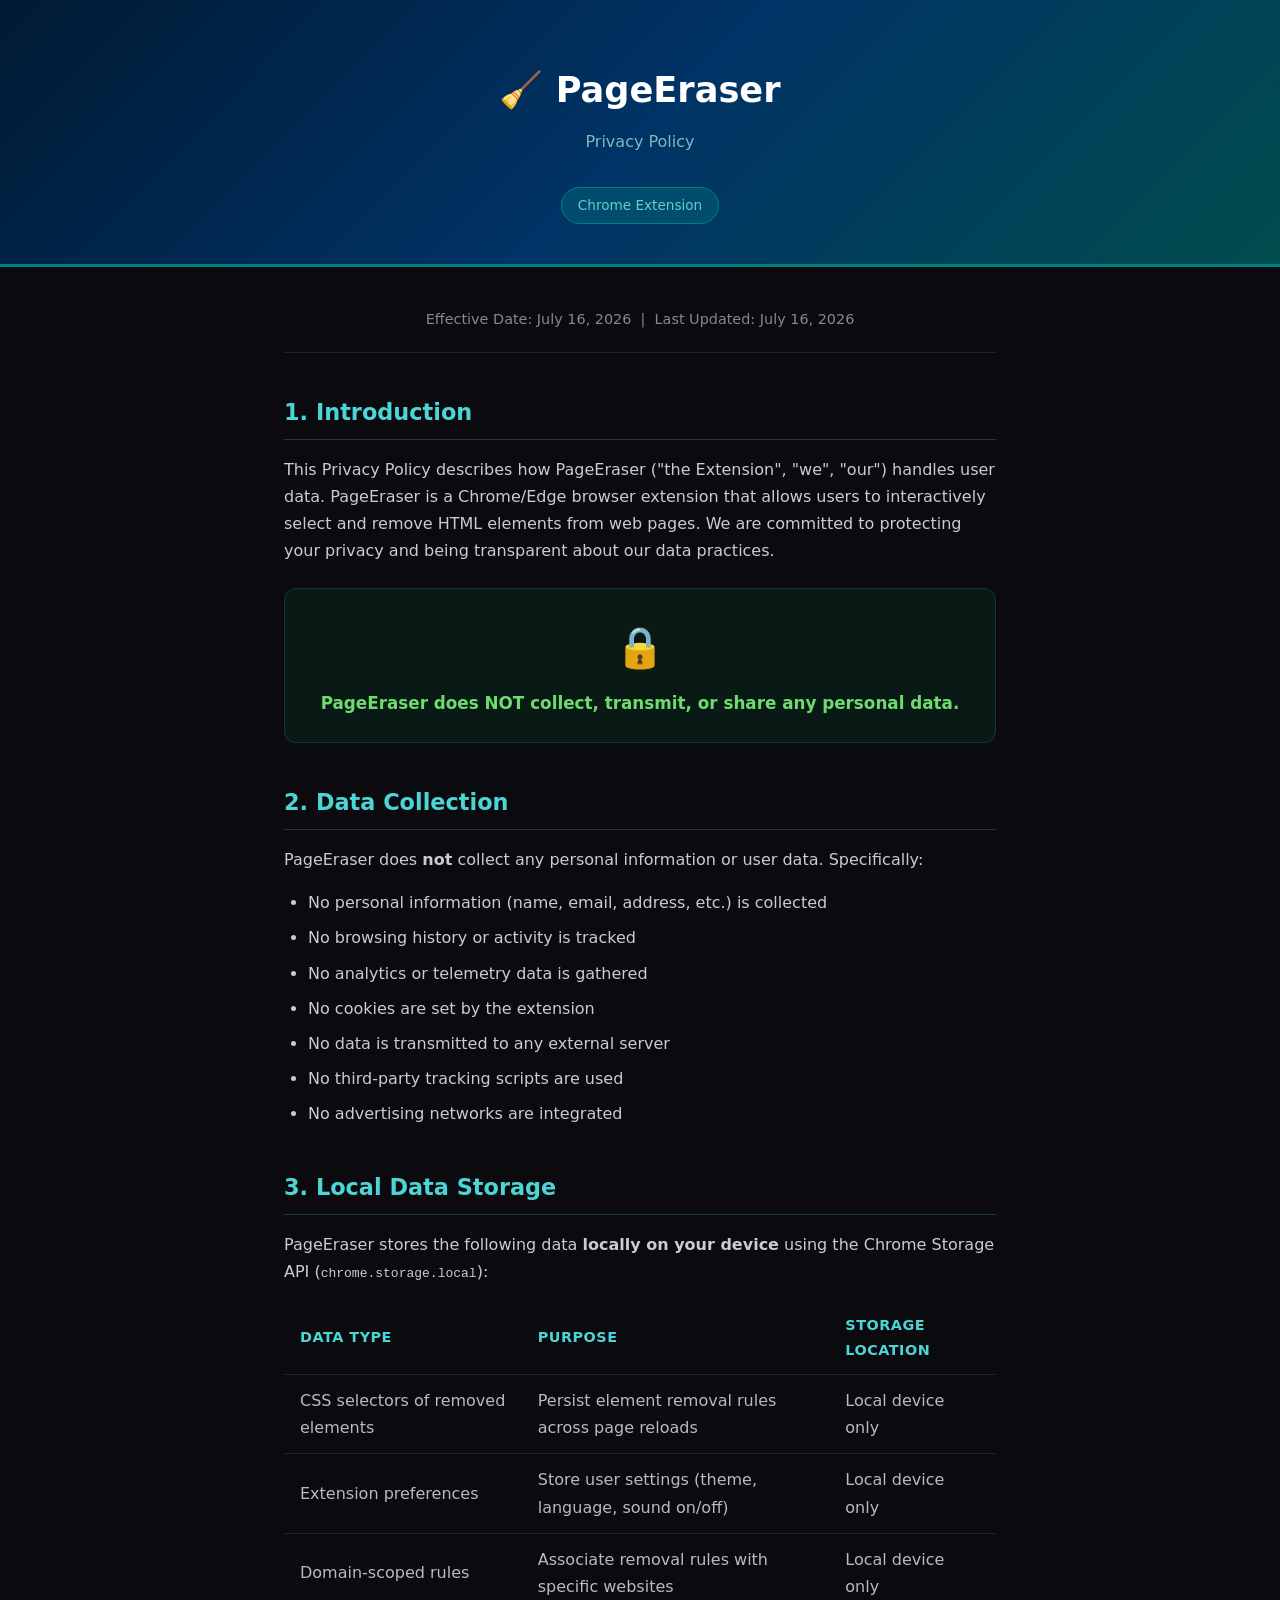
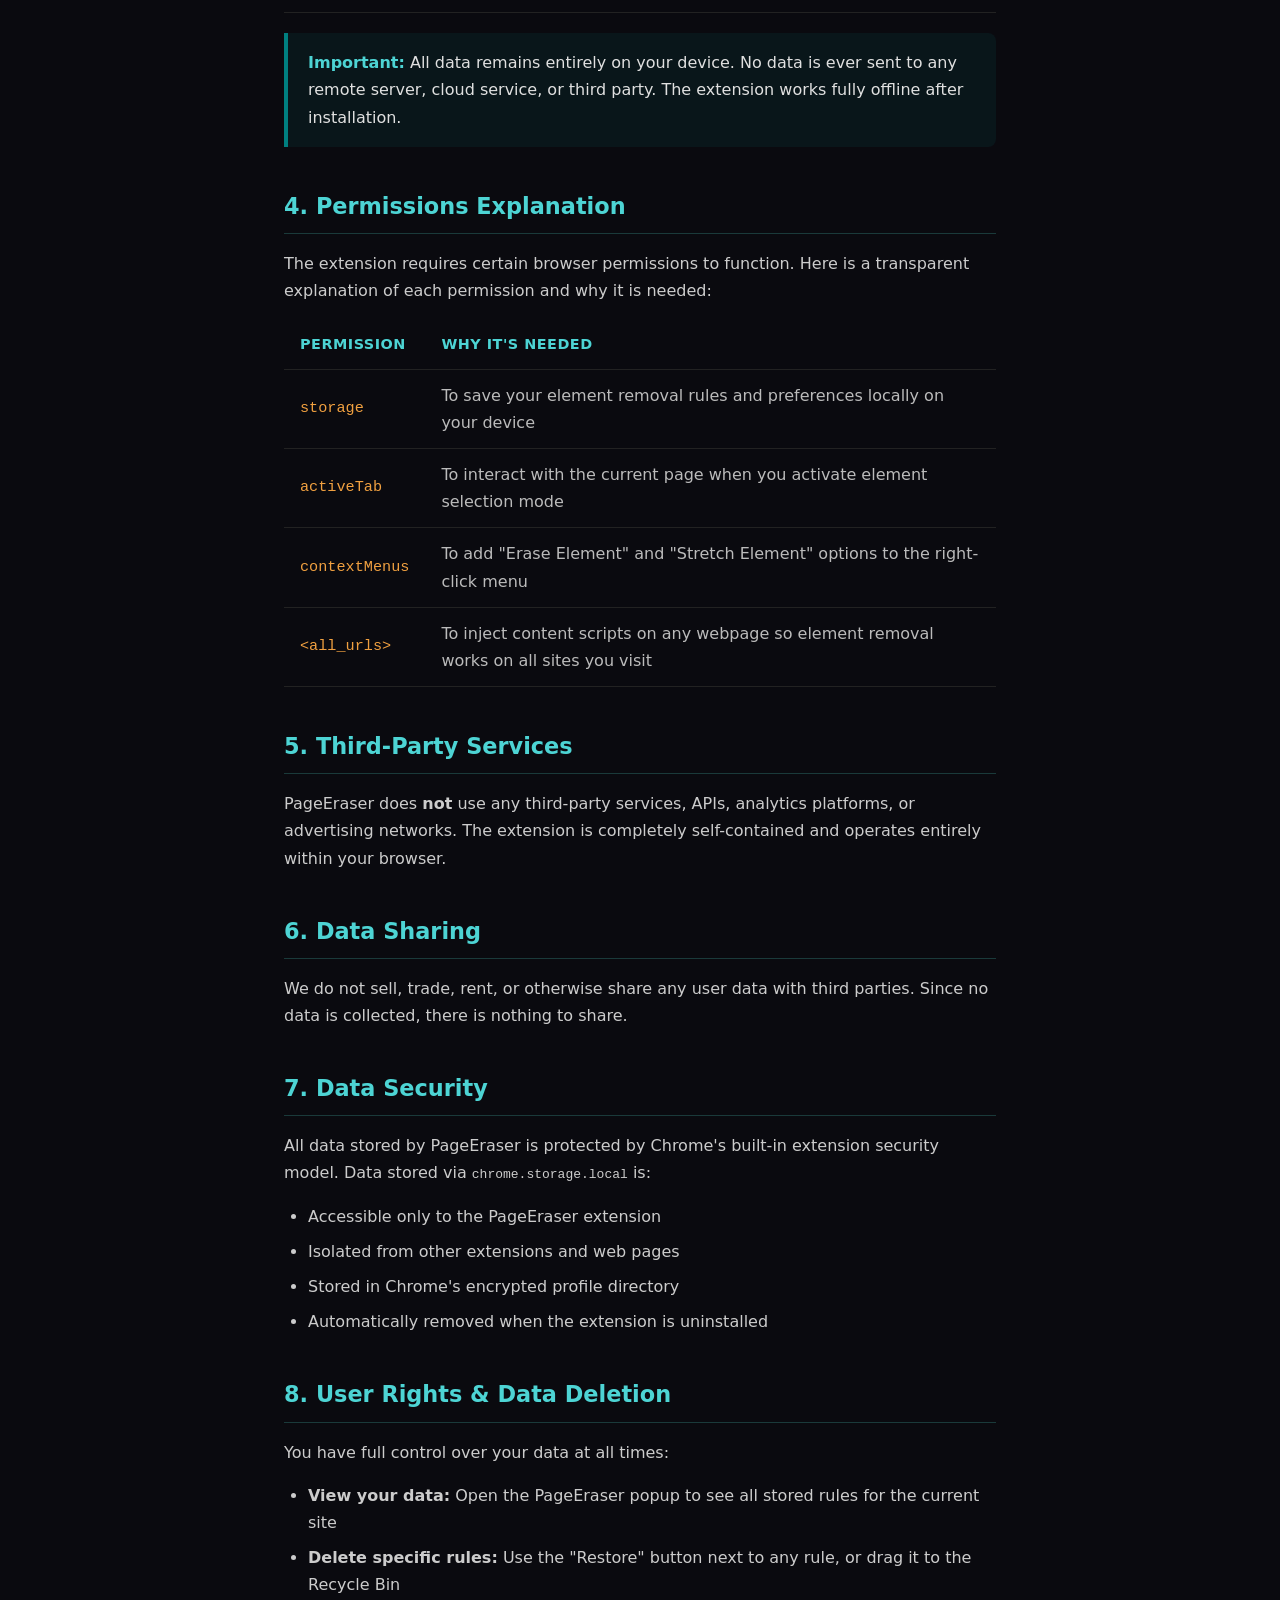
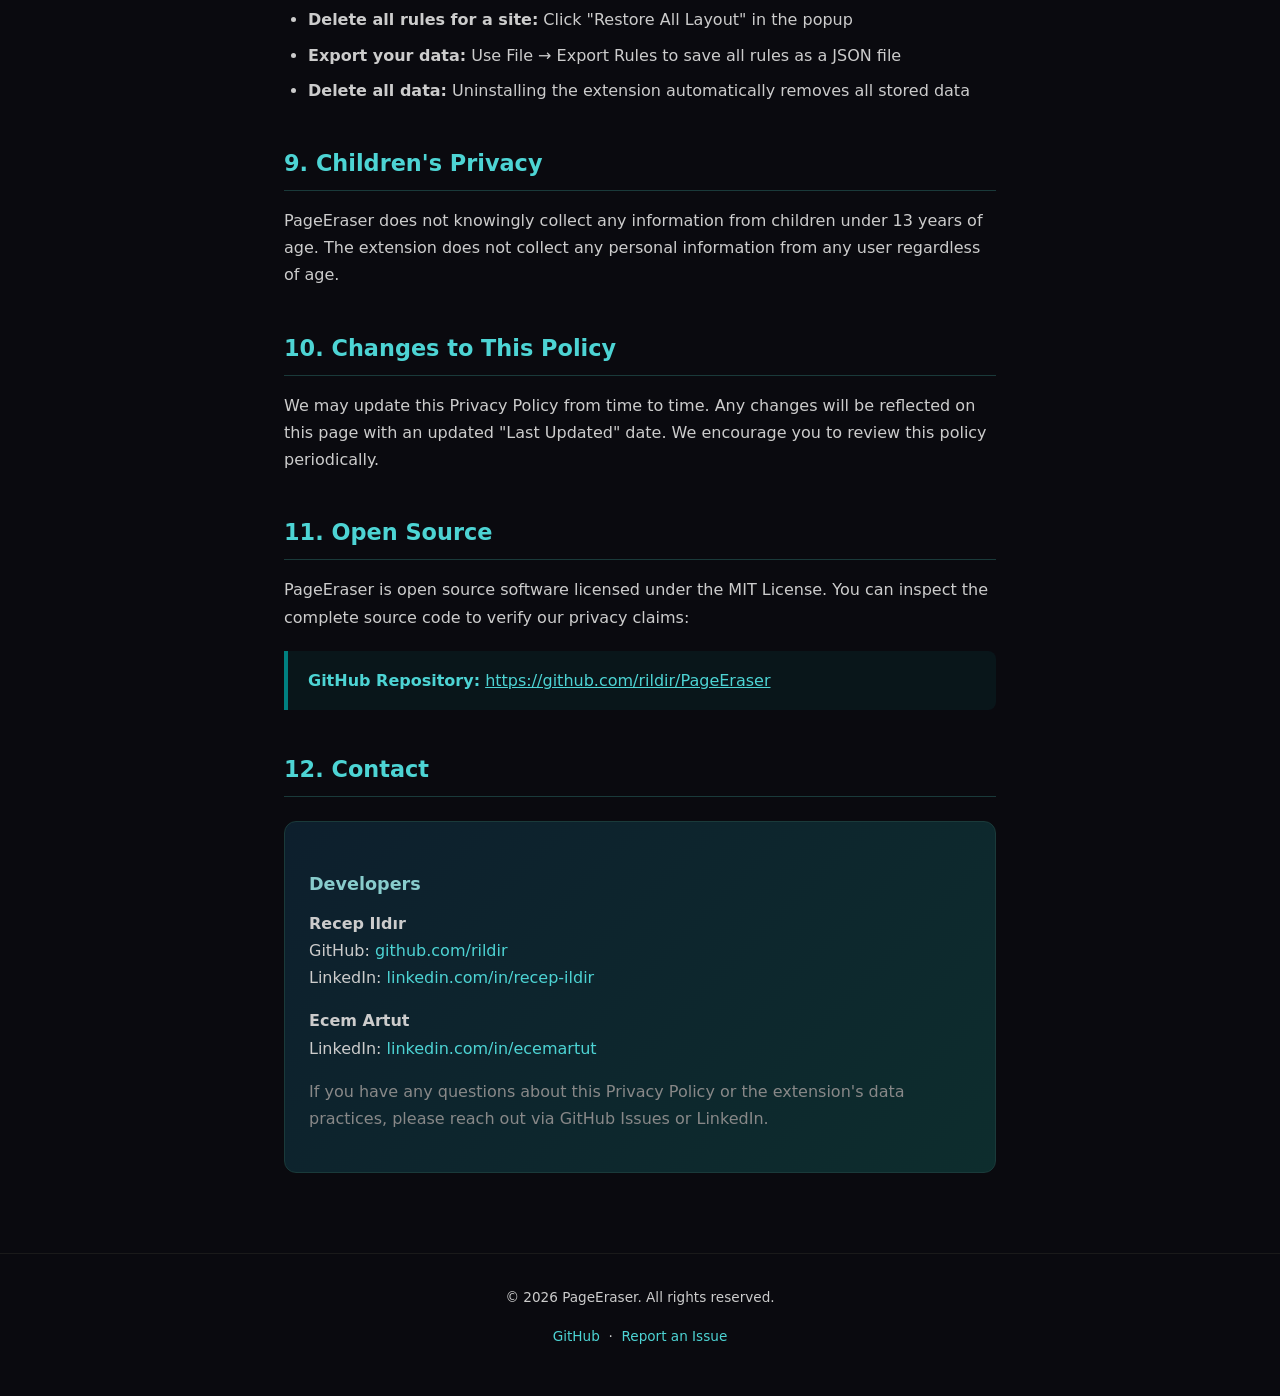
==== privacy-policy.html @ 2829e02e "feat: add privacy policy page, update keyboard shortcuts, and remove unused mock-chrome script." ====
<!DOCTYPE html>
<html lang="en">
<head>
    <meta charset="UTF-8">
    <meta name="viewport" content="width=device-width, initial-scale=1.0">
    <title>PageEraser — Privacy Policy</title>
    <style>
        * {
            margin: 0;
            padding: 0;
            box-sizing: border-box;
        }

        body {
            font-family: 'Segoe UI', system-ui, -apple-system, sans-serif;
            background: #0a0a0f;
            color: #e0e0e0;
            line-height: 1.7;
            min-height: 100vh;
        }

        .hero {
            background: linear-gradient(135deg, #001a33 0%, #003366 50%, #004d4d 100%);
            padding: 60px 20px 40px;
            text-align: center;
            border-bottom: 3px solid #008080;
        }

        .hero h1 {
            font-size: 2.2rem;
            font-weight: 700;
            color: #ffffff;
            margin-bottom: 8px;
        }

        .hero .subtitle {
            font-size: 1rem;
            color: #8ec8c8;
            opacity: 0.9;
        }

        .hero .badge {
            display: inline-block;
            margin-top: 16px;
            padding: 6px 16px;
            background: rgba(0, 128, 128, 0.3);
            border: 1px solid #008080;
            border-radius: 20px;
            font-size: 0.85rem;
            color: #66cccc;
        }

        .container {
            max-width: 760px;
            margin: 0 auto;
            padding: 40px 24px 80px;
        }

        .effective-date {
            text-align: center;
            color: #888;
            font-size: 0.9rem;
            margin-bottom: 40px;
            padding-bottom: 20px;
            border-bottom: 1px solid #222;
        }

        h2 {
            font-size: 1.4rem;
            color: #4dd4d4;
            margin-top: 40px;
            margin-bottom: 16px;
            padding-bottom: 8px;
            border-bottom: 1px solid #1a3a3a;
        }

        h3 {
            font-size: 1.1rem;
            color: #88cccc;
            margin-top: 24px;
            margin-bottom: 10px;
        }

        p {
            margin-bottom: 16px;
            color: #ccc;
        }

        ul {
            margin: 12px 0 16px 24px;
            color: #ccc;
        }

        li {
            margin-bottom: 8px;
        }

        .highlight-box {
            background: rgba(0, 128, 128, 0.1);
            border-left: 4px solid #008080;
            padding: 16px 20px;
            margin: 20px 0;
            border-radius: 0 8px 8px 0;
        }

        .highlight-box strong {
            color: #4dd4d4;
        }

        .no-data-box {
            background: rgba(0, 200, 100, 0.08);
            border: 1px solid rgba(0, 200, 100, 0.2);
            border-radius: 12px;
            padding: 24px;
            text-align: center;
            margin: 24px 0;
        }

        .no-data-box .icon {
            font-size: 2.5rem;
            margin-bottom: 8px;
        }

        .no-data-box p {
            color: #6ddc6d;
            font-weight: 600;
            font-size: 1.05rem;
            margin: 0;
        }

        table {
            width: 100%;
            border-collapse: collapse;
            margin: 16px 0;
        }

        th, td {
            padding: 12px 16px;
            text-align: left;
            border-bottom: 1px solid #222;
        }

        th {
            color: #4dd4d4;
            font-weight: 600;
            font-size: 0.9rem;
            text-transform: uppercase;
            letter-spacing: 0.5px;
        }

        td {
            color: #bbb;
        }

        .permission-name {
            font-family: 'Courier New', monospace;
            color: #f0a040;
            font-size: 0.95rem;
        }

        .contact-box {
            background: linear-gradient(135deg, #0d1f2d, #0d2d2d);
            border: 1px solid #1a3a3a;
            border-radius: 12px;
            padding: 24px;
            margin-top: 24px;
        }

        .contact-box a {
            color: #4dd4d4;
            text-decoration: none;
        }

        .contact-box a:hover {
            text-decoration: underline;
        }

        footer {
            text-align: center;
            padding: 32px 20px;
            color: #555;
            font-size: 0.85rem;
            border-top: 1px solid #1a1a1a;
        }

        footer a {
            color: #4dd4d4;
            text-decoration: none;
        }

        @media (max-width: 600px) {
            .hero h1 {
                font-size: 1.6rem;
            }

            .container {
                padding: 24px 16px 60px;
            }

            h2 {
                font-size: 1.2rem;
            }
        }
    </style>
</head>
<body>

<div class="hero">
    <h1>🧹 PageEraser</h1>
    <p class="subtitle">Privacy Policy</p>
    <span class="badge">Chrome Extension</span>
</div>

<div class="container">
    <p class="effective-date">Effective Date: July 16, 2026 &nbsp;|&nbsp; Last Updated: July 16, 2026</p>

    <h2>1. Introduction</h2>
    <p>
        This Privacy Policy describes how PageEraser ("the Extension", "we", "our") handles user data.
        PageEraser is a Chrome/Edge browser extension that allows users to interactively select and
        remove HTML elements from web pages. We are committed to protecting your privacy and being
        transparent about our data practices.
    </p>

    <div class="no-data-box">
        <div class="icon">🔒</div>
        <p>PageEraser does NOT collect, transmit, or share any personal data.</p>
    </div>

    <h2>2. Data Collection</h2>
    <p>
        PageEraser does <strong>not</strong> collect any personal information or user data. Specifically:
    </p>
    <ul>
        <li>No personal information (name, email, address, etc.) is collected</li>
        <li>No browsing history or activity is tracked</li>
        <li>No analytics or telemetry data is gathered</li>
        <li>No cookies are set by the extension</li>
        <li>No data is transmitted to any external server</li>
        <li>No third-party tracking scripts are used</li>
        <li>No advertising networks are integrated</li>
    </ul>

    <h2>3. Local Data Storage</h2>
    <p>
        PageEraser stores the following data <strong>locally on your device</strong> using the
        Chrome Storage API (<code>chrome.storage.local</code>):
    </p>

    <table>
        <thead>
            <tr>
                <th>Data Type</th>
                <th>Purpose</th>
                <th>Storage Location</th>
            </tr>
        </thead>
        <tbody>
            <tr>
                <td>CSS selectors of removed elements</td>
                <td>Persist element removal rules across page reloads</td>
                <td>Local device only</td>
            </tr>
            <tr>
                <td>Extension preferences</td>
                <td>Store user settings (theme, language, sound on/off)</td>
                <td>Local device only</td>
            </tr>
            <tr>
                <td>Domain-scoped rules</td>
                <td>Associate removal rules with specific websites</td>
                <td>Local device only</td>
            </tr>
        </tbody>
    </table>

    <div class="highlight-box">
        <strong>Important:</strong> All data remains entirely on your device. No data is ever
        sent to any remote server, cloud service, or third party. The extension works fully offline
        after installation.
    </div>

    <h2>4. Permissions Explanation</h2>
    <p>
        The extension requires certain browser permissions to function. Here is a transparent
        explanation of each permission and why it is needed:
    </p>

    <table>
        <thead>
            <tr>
                <th>Permission</th>
                <th>Why It's Needed</th>
            </tr>
        </thead>
        <tbody>
            <tr>
                <td class="permission-name">storage</td>
                <td>To save your element removal rules and preferences locally on your device</td>
            </tr>
            <tr>
                <td class="permission-name">activeTab</td>
                <td>To interact with the current page when you activate element selection mode</td>
            </tr>
            <tr>
                <td class="permission-name">contextMenus</td>
                <td>To add "Erase Element" and "Stretch Element" options to the right-click menu</td>
            </tr>
            <tr>
                <td class="permission-name">&lt;all_urls&gt;</td>
                <td>To inject content scripts on any webpage so element removal works on all sites you visit</td>
            </tr>
        </tbody>
    </table>

    <h2>5. Third-Party Services</h2>
    <p>
        PageEraser does <strong>not</strong> use any third-party services, APIs, analytics platforms,
        or advertising networks. The extension is completely self-contained and operates entirely
        within your browser.
    </p>

    <h2>6. Data Sharing</h2>
    <p>
        We do not sell, trade, rent, or otherwise share any user data with third parties. Since no
        data is collected, there is nothing to share.
    </p>

    <h2>7. Data Security</h2>
    <p>
        All data stored by PageEraser is protected by Chrome's built-in extension security model.
        Data stored via <code>chrome.storage.local</code> is:
    </p>
    <ul>
        <li>Accessible only to the PageEraser extension</li>
        <li>Isolated from other extensions and web pages</li>
        <li>Stored in Chrome's encrypted profile directory</li>
        <li>Automatically removed when the extension is uninstalled</li>
    </ul>

    <h2>8. User Rights &amp; Data Deletion</h2>
    <p>You have full control over your data at all times:</p>
    <ul>
        <li><strong>View your data:</strong> Open the PageEraser popup to see all stored rules for the current site</li>
        <li><strong>Delete specific rules:</strong> Use the "Restore" button next to any rule, or drag it to the Recycle Bin</li>
        <li><strong>Delete all rules for a site:</strong> Click "Restore All Layout" in the popup</li>
        <li><strong>Export your data:</strong> Use File → Export Rules to save all rules as a JSON file</li>
        <li><strong>Delete all data:</strong> Uninstalling the extension automatically removes all stored data</li>
    </ul>

    <h2>9. Children's Privacy</h2>
    <p>
        PageEraser does not knowingly collect any information from children under 13 years of age.
        The extension does not collect any personal information from any user regardless of age.
    </p>

    <h2>10. Changes to This Policy</h2>
    <p>
        We may update this Privacy Policy from time to time. Any changes will be reflected on this
        page with an updated "Last Updated" date. We encourage you to review this policy periodically.
    </p>

    <h2>11. Open Source</h2>
    <p>
        PageEraser is open source software licensed under the MIT License. You can inspect the
        complete source code to verify our privacy claims:
    </p>
    <div class="highlight-box">
        <strong>GitHub Repository:</strong>
        <a href="https://github.com/rildir/PageEraser" target="_blank" rel="noopener" style="color: #4dd4d4;">
            https://github.com/rildir/PageEraser
        </a>
    </div>

    <h2>12. Contact</h2>
    <div class="contact-box">
        <h3>Developers</h3>
        <p>
            <strong>Recep Ildır</strong><br>
            GitHub: <a href="https://github.com/rildir" target="_blank" rel="noopener">github.com/rildir</a><br>
            LinkedIn: <a href="https://www.linkedin.com/in/recep-ildir/" target="_blank" rel="noopener">linkedin.com/in/recep-ildir</a>
        </p>
        <p>
            <strong>Ecem Artut</strong><br>
            LinkedIn: <a href="https://www.linkedin.com/in/ecemartut/" target="_blank" rel="noopener">linkedin.com/in/ecemartut</a>
        </p>
        <p style="margin-top: 16px; color: #888;">
            If you have any questions about this Privacy Policy or the extension's data practices,
            please reach out via GitHub Issues or LinkedIn.
        </p>
    </div>
</div>

<footer>
    <p>© 2026 PageEraser. All rights reserved.</p>
    <p style="margin-top: 8px;">
        <a href="https://github.com/rildir/PageEraser" target="_blank" rel="noopener">GitHub</a>
        &nbsp;·&nbsp;
        <a href="https://github.com/rildir/PageEraser/issues" target="_blank" rel="noopener">Report an Issue</a>
    </p>
</footer>

</body>
</html>
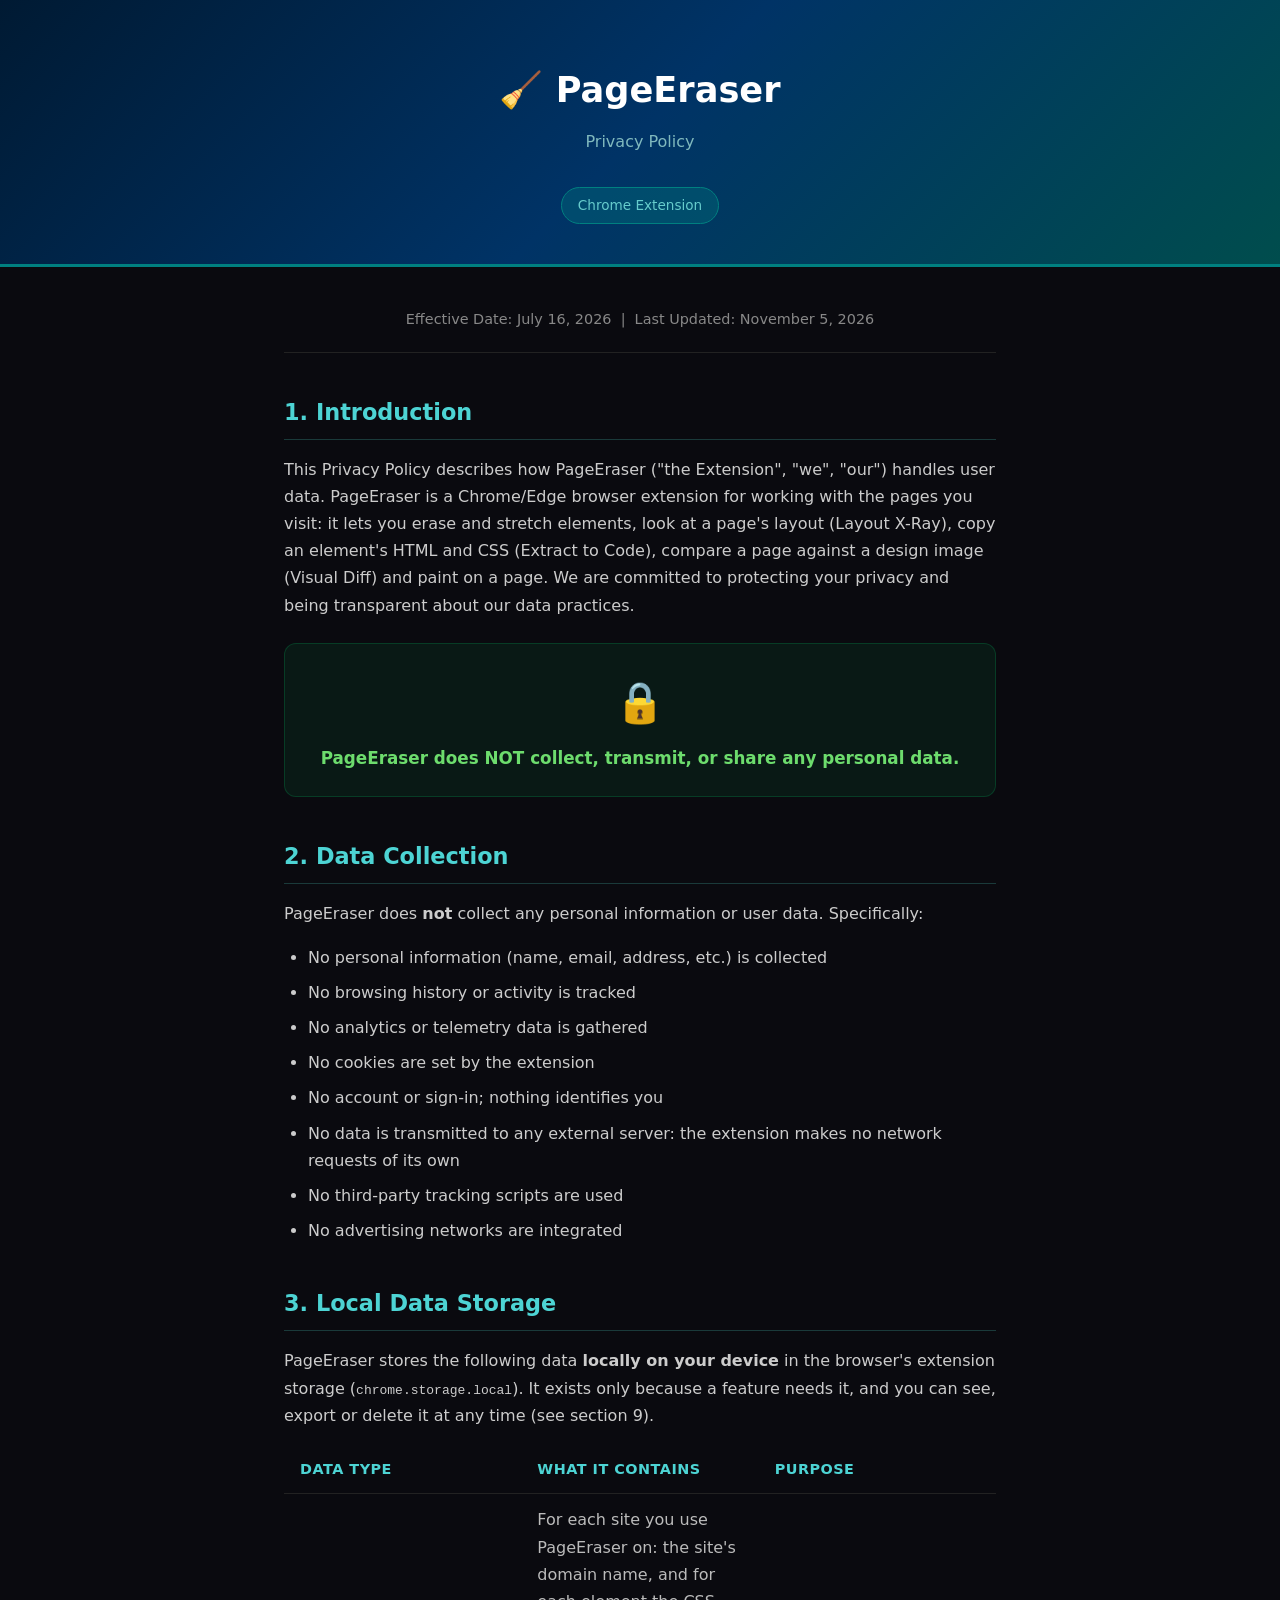
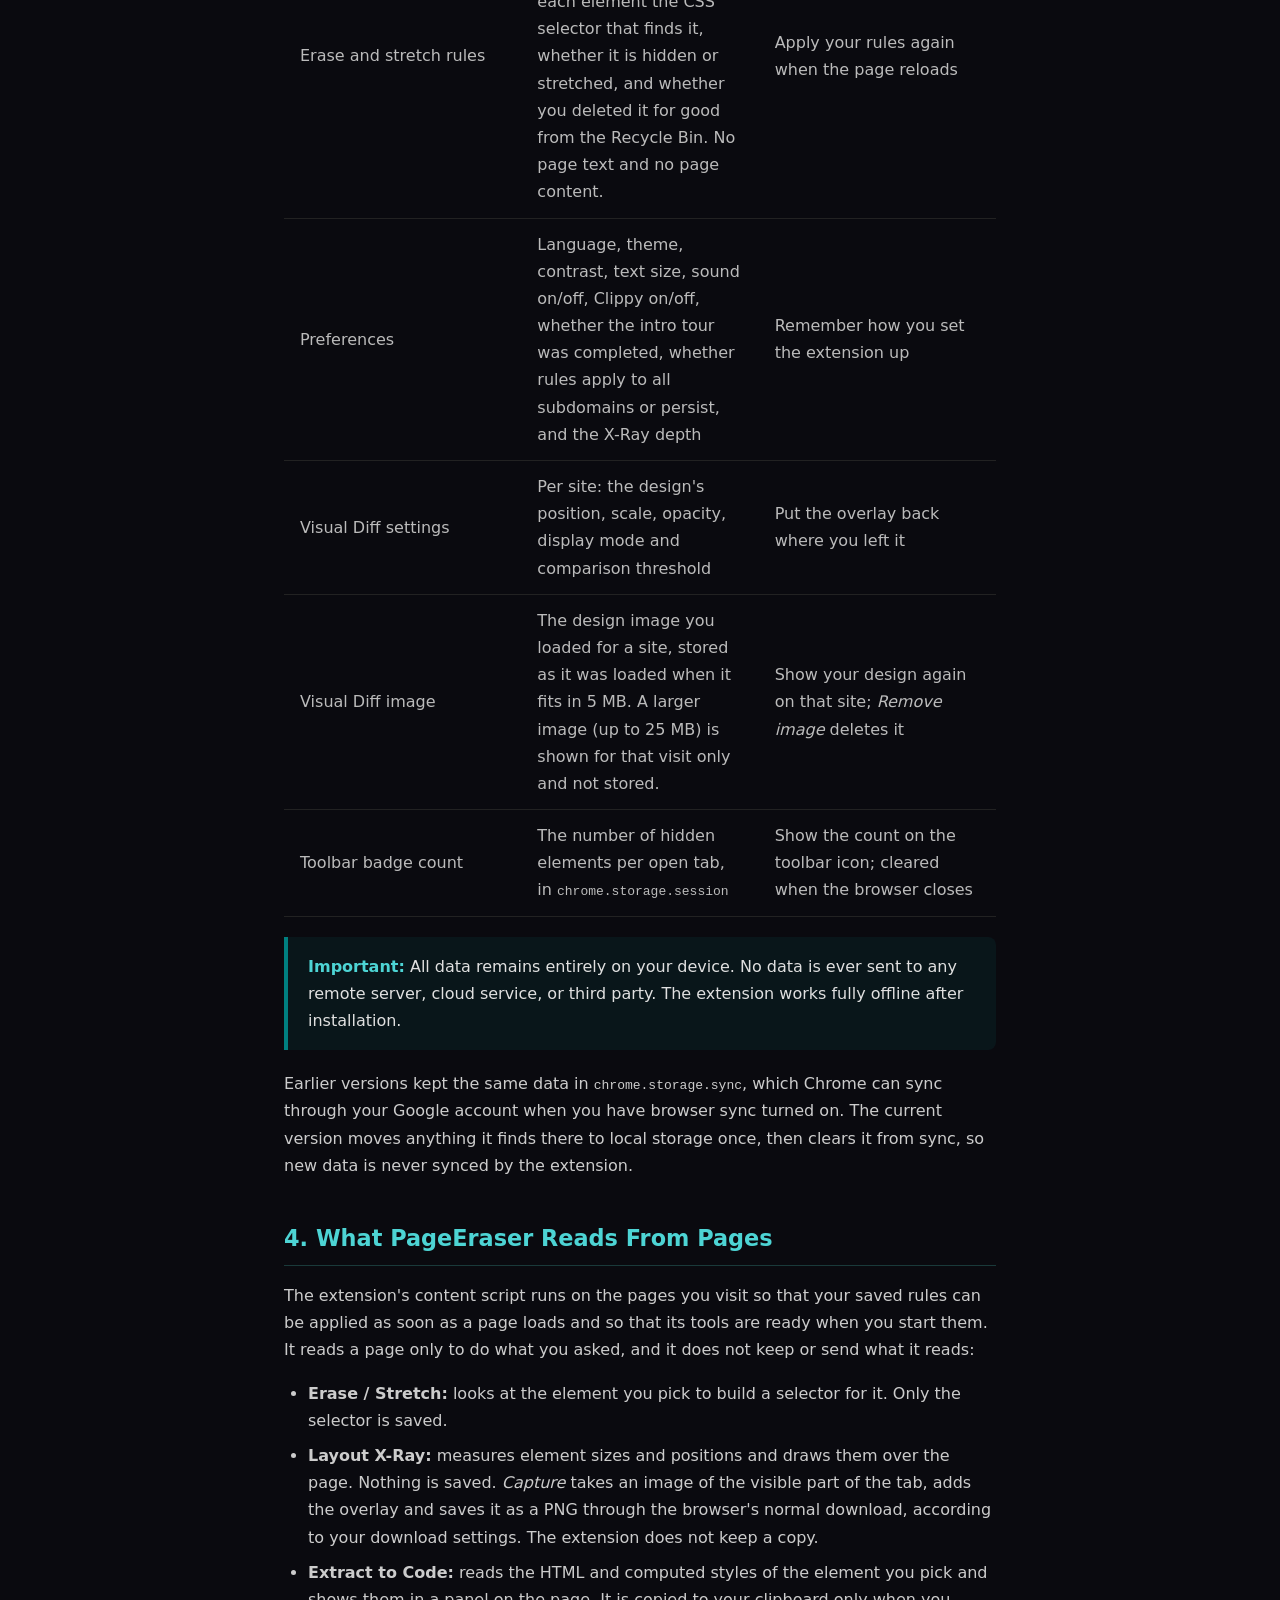
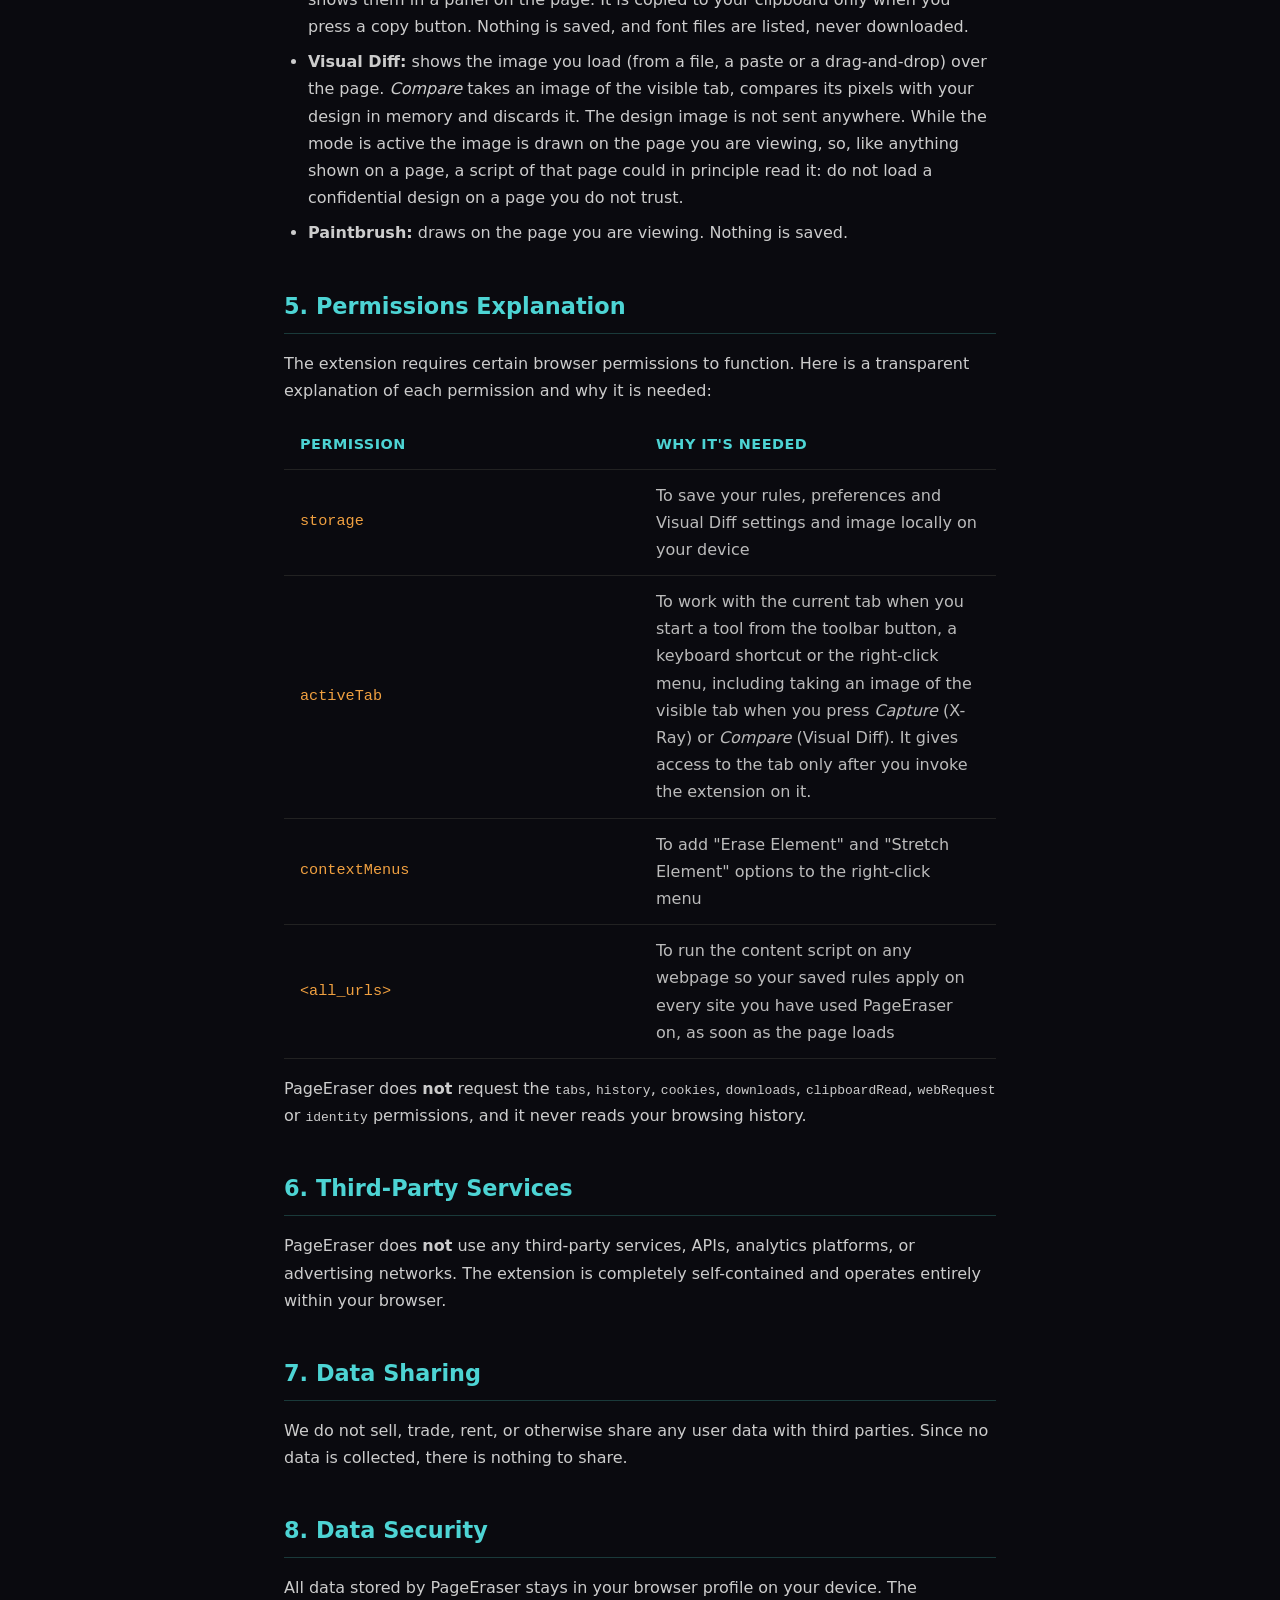
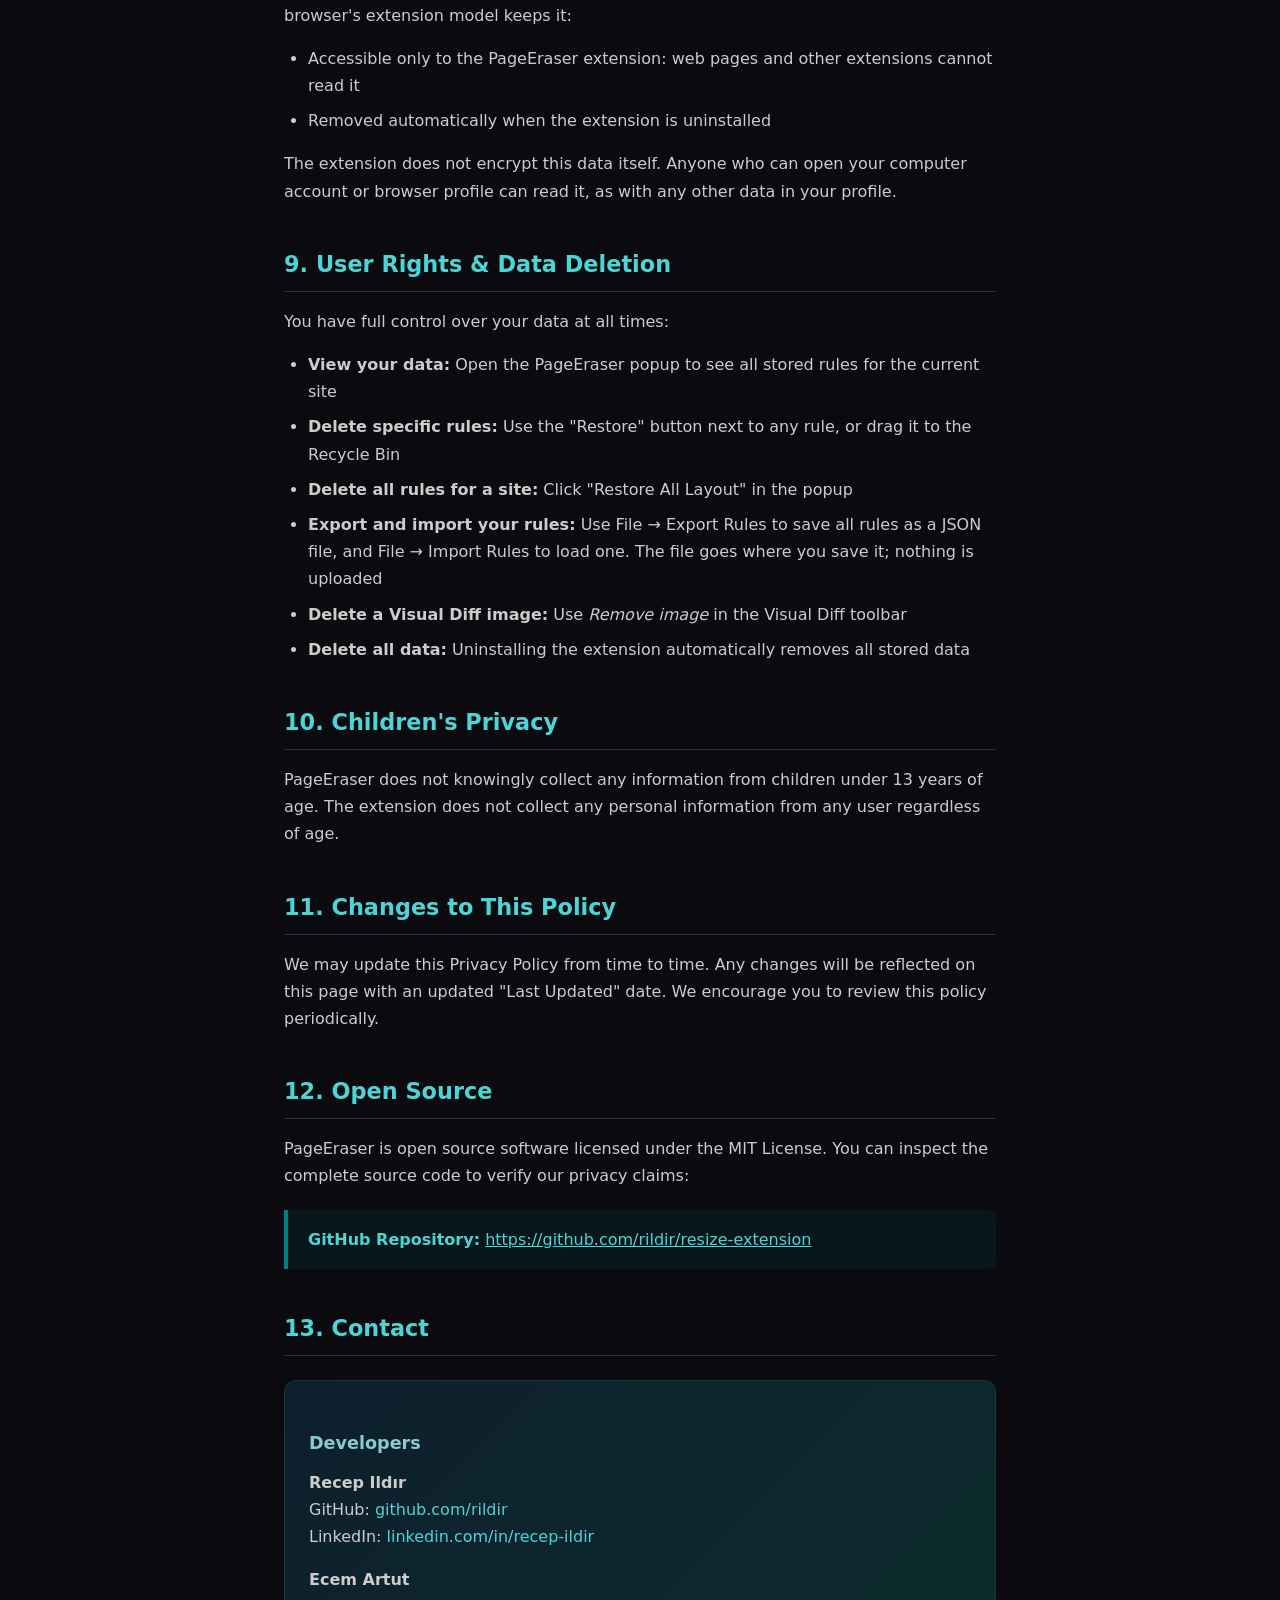
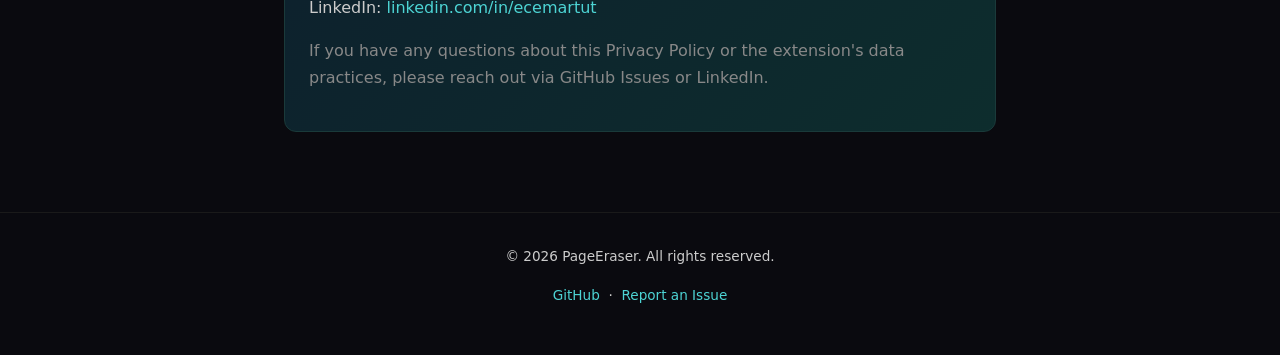
==== commit ee8260c9: "fix: ignore page-made events, tell the user when a page can't be reached, forgive 1 px in Compare, r" ====
--- a/privacy-policy.html
+++ b/privacy-policy.html
@@ -130,8 +130,13 @@
 
         table {
             width: 100%;
+            table-layout: fixed;
             border-collapse: collapse;
             margin: 16px 0;
+        }
+
+        th, td {
+            overflow-wrap: anywhere;
         }
 
         th, td {
@@ -212,14 +217,16 @@
 </div>
 
 <div class="container">
-    <p class="effective-date">Effective Date: July 16, 2026 &nbsp;|&nbsp; Last Updated: July 16, 2026</p>
+    <p class="effective-date">Effective Date: July 16, 2026 &nbsp;|&nbsp; Last Updated: November 5, 2026</p>
 
     <h2>1. Introduction</h2>
     <p>
         This Privacy Policy describes how PageEraser ("the Extension", "we", "our") handles user data.
-        PageEraser is a Chrome/Edge browser extension that allows users to interactively select and
-        remove HTML elements from web pages. We are committed to protecting your privacy and being
-        transparent about our data practices.
+        PageEraser is a Chrome/Edge browser extension for working with the pages you visit: it lets
+        you erase and stretch elements, look at a page's layout (Layout X-Ray), copy an element's
+        HTML and CSS (Extract to Code), compare a page against a design image (Visual Diff) and
+        paint on a page. We are committed to protecting your privacy and being transparent about our
+        data practices.
     </p>
 
     <div class="no-data-box">
@@ -236,40 +243,58 @@
         <li>No browsing history or activity is tracked</li>
         <li>No analytics or telemetry data is gathered</li>
         <li>No cookies are set by the extension</li>
-        <li>No data is transmitted to any external server</li>
+        <li>No account or sign-in; nothing identifies you</li>
+        <li>No data is transmitted to any external server: the extension makes no network requests of its own</li>
         <li>No third-party tracking scripts are used</li>
         <li>No advertising networks are integrated</li>
     </ul>
 
     <h2>3. Local Data Storage</h2>
     <p>
-        PageEraser stores the following data <strong>locally on your device</strong> using the
-        Chrome Storage API (<code>chrome.storage.local</code>):
+        PageEraser stores the following data <strong>locally on your device</strong> in the browser's
+        extension storage (<code>chrome.storage.local</code>). It exists only because a feature needs
+        it, and you can see, export or delete it at any time (see section 9).
     </p>
 
     <table>
         <thead>
             <tr>
                 <th>Data Type</th>
+                <th>What it contains</th>
                 <th>Purpose</th>
-                <th>Storage Location</th>
             </tr>
         </thead>
         <tbody>
             <tr>
-                <td>CSS selectors of removed elements</td>
-                <td>Persist element removal rules across page reloads</td>
-                <td>Local device only</td>
-            </tr>
-            <tr>
-                <td>Extension preferences</td>
-                <td>Store user settings (theme, language, sound on/off)</td>
-                <td>Local device only</td>
-            </tr>
-            <tr>
-                <td>Domain-scoped rules</td>
-                <td>Associate removal rules with specific websites</td>
-                <td>Local device only</td>
+                <td>Erase and stretch rules</td>
+                <td>For each site you use PageEraser on: the site's domain name, and for each element
+                    the CSS selector that finds it, whether it is hidden or stretched, and whether you
+                    deleted it for good from the Recycle Bin. No page text and no page content.</td>
+                <td>Apply your rules again when the page reloads</td>
+            </tr>
+            <tr>
+                <td>Preferences</td>
+                <td>Language, theme, contrast, text size, sound on/off, Clippy on/off, whether the
+                    intro tour was completed, whether rules apply to all subdomains or persist, and
+                    the X-Ray depth</td>
+                <td>Remember how you set the extension up</td>
+            </tr>
+            <tr>
+                <td>Visual Diff settings</td>
+                <td>Per site: the design's position, scale, opacity, display mode and comparison
+                    threshold</td>
+                <td>Put the overlay back where you left it</td>
+            </tr>
+            <tr>
+                <td>Visual Diff image</td>
+                <td>The design image you loaded for a site, stored as it was loaded when it fits in 5 MB.
+                    A larger image (up to 25 MB) is shown for that visit only and not stored.</td>
+                <td>Show your design again on that site; <em>Remove image</em> deletes it</td>
+            </tr>
+            <tr>
+                <td>Toolbar badge count</td>
+                <td>The number of hidden elements per open tab, in <code>chrome.storage.session</code></td>
+                <td>Show the count on the toolbar icon; cleared when the browser closes</td>
             </tr>
         </tbody>
     </table>
@@ -280,7 +305,28 @@
         after installation.
     </div>
 
-    <h2>4. Permissions Explanation</h2>
+    <p>
+        Earlier versions kept the same data in <code>chrome.storage.sync</code>, which Chrome can
+        sync through your Google account when you have browser sync turned on. The current version
+        moves anything it finds there to local storage once, then clears it from sync, so new data
+        is never synced by the extension.
+    </p>
+
+    <h2>4. What PageEraser Reads From Pages</h2>
+    <p>
+        The extension's content script runs on the pages you visit so that your saved rules can be
+        applied as soon as a page loads and so that its tools are ready when you start them. It
+        reads a page only to do what you asked, and it does not keep or send what it reads:
+    </p>
+    <ul>
+        <li><strong>Erase / Stretch:</strong> looks at the element you pick to build a selector for it. Only the selector is saved.</li>
+        <li><strong>Layout X-Ray:</strong> measures element sizes and positions and draws them over the page. Nothing is saved. <em>Capture</em> takes an image of the visible part of the tab, adds the overlay and saves it as a PNG through the browser's normal download, according to your download settings. The extension does not keep a copy.</li>
+        <li><strong>Extract to Code:</strong> reads the HTML and computed styles of the element you pick and shows them in a panel on the page. It is copied to your clipboard only when you press a copy button. Nothing is saved, and font files are listed, never downloaded.</li>
+        <li><strong>Visual Diff:</strong> shows the image you load (from a file, a paste or a drag-and-drop) over the page. <em>Compare</em> takes an image of the visible tab, compares its pixels with your design in memory and discards it. The design image is not sent anywhere. While the mode is active the image is drawn on the page you are viewing, so, like anything shown on a page, a script of that page could in principle read it: do not load a confidential design on a page you do not trust.</li>
+        <li><strong>Paintbrush:</strong> draws on the page you are viewing. Nothing is saved.</li>
+    </ul>
+
+    <h2>5. Permissions Explanation</h2>
     <p>
         The extension requires certain browser permissions to function. Here is a transparent
         explanation of each permission and why it is needed:
@@ -296,11 +342,11 @@
         <tbody>
             <tr>
                 <td class="permission-name">storage</td>
-                <td>To save your element removal rules and preferences locally on your device</td>
+                <td>To save your rules, preferences and Visual Diff settings and image locally on your device</td>
             </tr>
             <tr>
                 <td class="permission-name">activeTab</td>
-                <td>To interact with the current page when you activate element selection mode</td>
+                <td>To work with the current tab when you start a tool from the toolbar button, a keyboard shortcut or the right-click menu, including taking an image of the visible tab when you press <em>Capture</em> (X-Ray) or <em>Compare</em> (Visual Diff). It gives access to the tab only after you invoke the extension on it.</td>
             </tr>
             <tr>
                 <td class="permission-name">contextMenus</td>
@@ -308,71 +354,80 @@
             </tr>
             <tr>
                 <td class="permission-name">&lt;all_urls&gt;</td>
-                <td>To inject content scripts on any webpage so element removal works on all sites you visit</td>
+                <td>To run the content script on any webpage so your saved rules apply on every site you have used PageEraser on, as soon as the page loads</td>
             </tr>
         </tbody>
     </table>
-
-    <h2>5. Third-Party Services</h2>
+    <p>
+        PageEraser does <strong>not</strong> request the <code>tabs</code>, <code>history</code>,
+        <code>cookies</code>, <code>downloads</code>, <code>clipboardRead</code>,
+        <code>webRequest</code> or <code>identity</code> permissions, and it never reads your
+        browsing history.
+    </p>
+
+    <h2>6. Third-Party Services</h2>
     <p>
         PageEraser does <strong>not</strong> use any third-party services, APIs, analytics platforms,
         or advertising networks. The extension is completely self-contained and operates entirely
         within your browser.
     </p>
 
-    <h2>6. Data Sharing</h2>
+    <h2>7. Data Sharing</h2>
     <p>
         We do not sell, trade, rent, or otherwise share any user data with third parties. Since no
         data is collected, there is nothing to share.
     </p>
 
-    <h2>7. Data Security</h2>
-    <p>
-        All data stored by PageEraser is protected by Chrome's built-in extension security model.
-        Data stored via <code>chrome.storage.local</code> is:
+    <h2>8. Data Security</h2>
+    <p>
+        All data stored by PageEraser stays in your browser profile on your device. The browser's
+        extension model keeps it:
     </p>
     <ul>
-        <li>Accessible only to the PageEraser extension</li>
-        <li>Isolated from other extensions and web pages</li>
-        <li>Stored in Chrome's encrypted profile directory</li>
-        <li>Automatically removed when the extension is uninstalled</li>
+        <li>Accessible only to the PageEraser extension: web pages and other extensions cannot read it</li>
+        <li>Removed automatically when the extension is uninstalled</li>
     </ul>
-
-    <h2>8. User Rights &amp; Data Deletion</h2>
+    <p>
+        The extension does not encrypt this data itself. Anyone who can open your computer account or
+        browser profile can read it, as with any other data in your profile.
+    </p>
+
+    <h2>9. User Rights &amp; Data Deletion</h2>
     <p>You have full control over your data at all times:</p>
     <ul>
         <li><strong>View your data:</strong> Open the PageEraser popup to see all stored rules for the current site</li>
         <li><strong>Delete specific rules:</strong> Use the "Restore" button next to any rule, or drag it to the Recycle Bin</li>
         <li><strong>Delete all rules for a site:</strong> Click "Restore All Layout" in the popup</li>
-        <li><strong>Export your data:</strong> Use File → Export Rules to save all rules as a JSON file</li>
+        <li><strong>Export and import your rules:</strong> Use File → Export Rules to save all rules as a JSON file, and File → Import Rules to load one. The file goes where you save it; nothing is uploaded</li>
+        <li><strong>Delete a Visual Diff image:</strong> Use <em>Remove image</em> in the Visual Diff toolbar</li>
         <li><strong>Delete all data:</strong> Uninstalling the extension automatically removes all stored data</li>
     </ul>
 
-    <h2>9. Children's Privacy</h2>
+    <h2>10. Children's Privacy</h2>
     <p>
         PageEraser does not knowingly collect any information from children under 13 years of age.
         The extension does not collect any personal information from any user regardless of age.
     </p>
 
-    <h2>10. Changes to This Policy</h2>
+    <h2>11. Changes to This Policy</h2>
     <p>
         We may update this Privacy Policy from time to time. Any changes will be reflected on this
         page with an updated "Last Updated" date. We encourage you to review this policy periodically.
     </p>
 
-    <h2>11. Open Source</h2>
+    <h2>12. Open Source</h2>
     <p>
         PageEraser is open source software licensed under the MIT License. You can inspect the
         complete source code to verify our privacy claims:
     </p>
     <div class="highlight-box">
         <strong>GitHub Repository:</strong>
-        <a href="https://github.com/rildir/PageEraser" target="_blank" rel="noopener" style="color: #4dd4d4;">
-            https://github.com/rildir/PageEraser
+        <a href="https://github.com/rildir/resize-extension" target="_blank" rel="noopener" style="color: #4dd4d4;">
+            https://github.com/rildir/resize-extension
         </a>
     </div>
 
-    <h2>12. Contact</h2>
+    <h2>13. Contact</h2>
     <div class="contact-box">
         <h3>Developers</h3>
         <p>
@@ -394,9 +449,9 @@
 <footer>
     <p>© 2026 PageEraser. All rights reserved.</p>
     <p style="margin-top: 8px;">
-        <a href="https://github.com/rildir/PageEraser" target="_blank" rel="noopener">GitHub</a>
+        <a href="https://github.com/rildir/resize-extension" target="_blank" rel="noopener">GitHub</a>
         &nbsp;·&nbsp;
-        <a href="https://github.com/rildir/PageEraser/issues" target="_blank" rel="noopener">Report an Issue</a>
+        <a href="https://github.com/rildir/resize-extension/issues" target="_blank" rel="noopener">Report an Issue</a>
     </p>
 </footer>
 
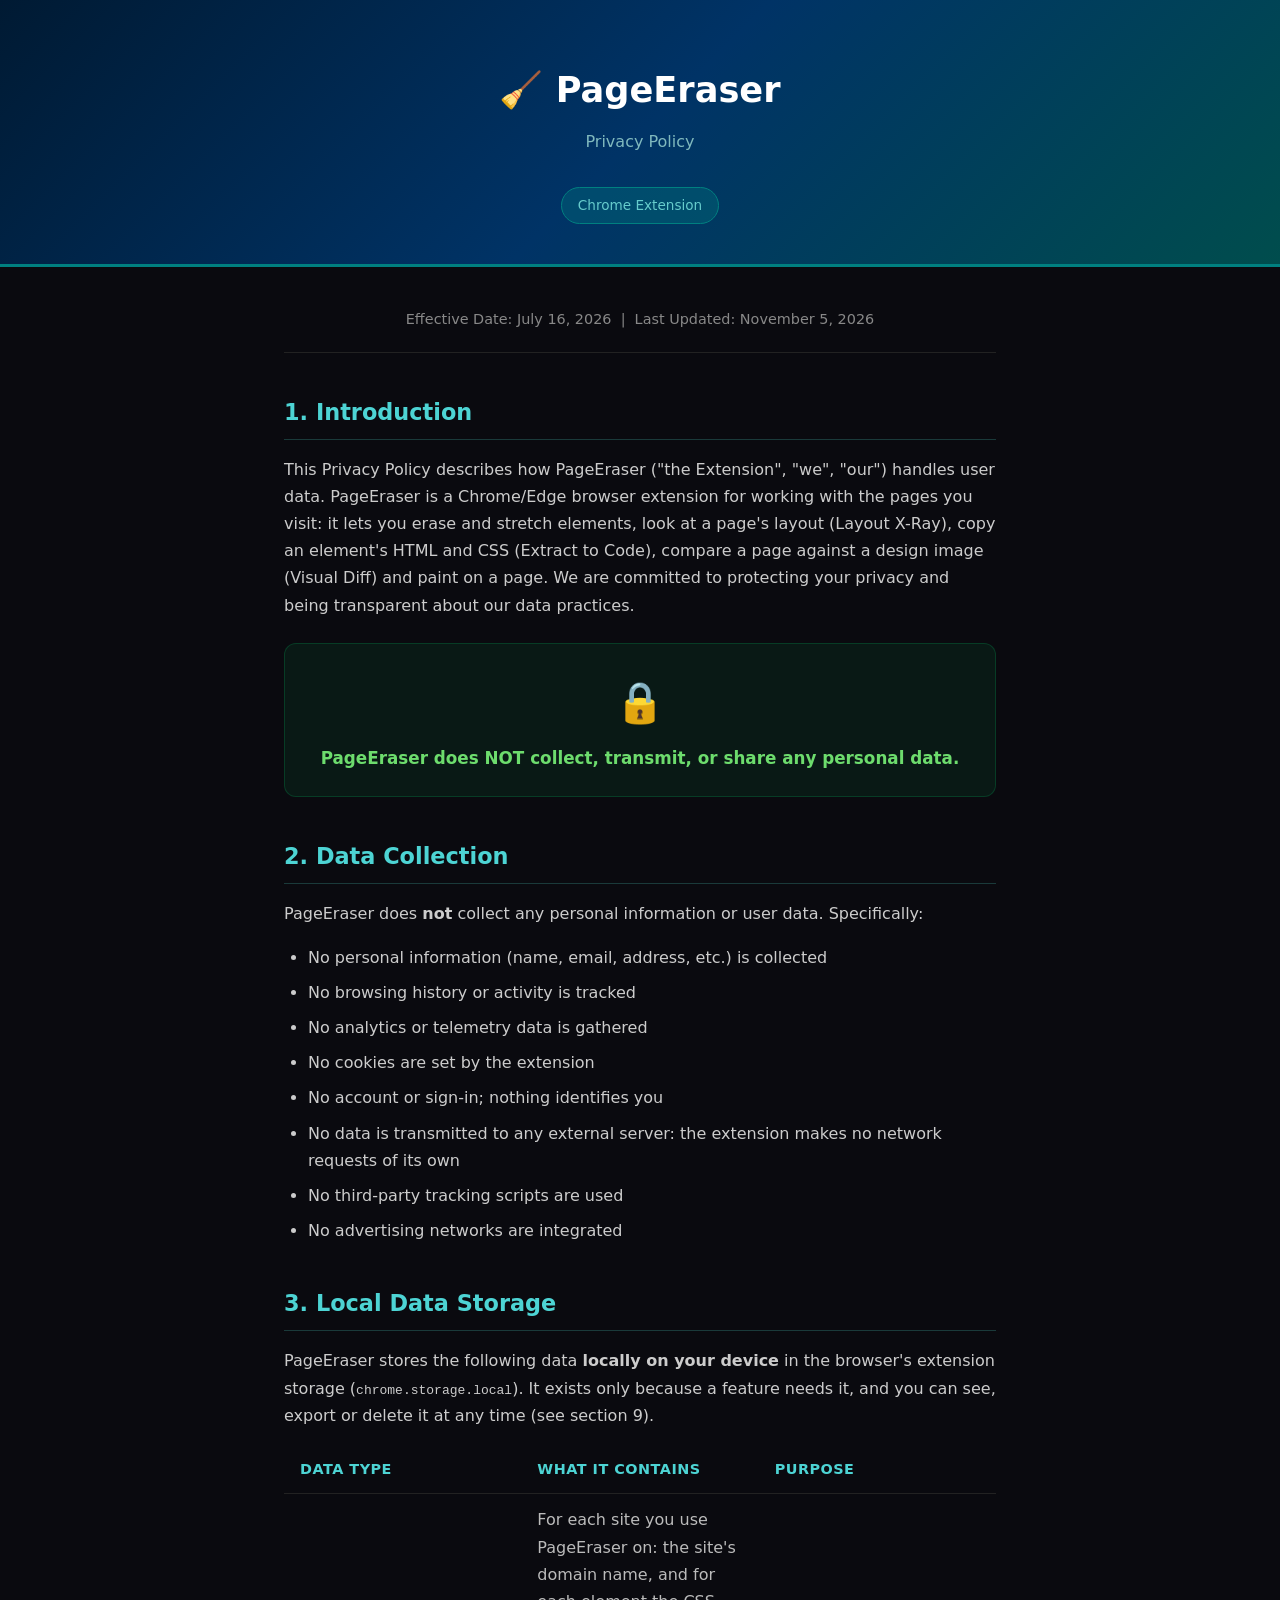
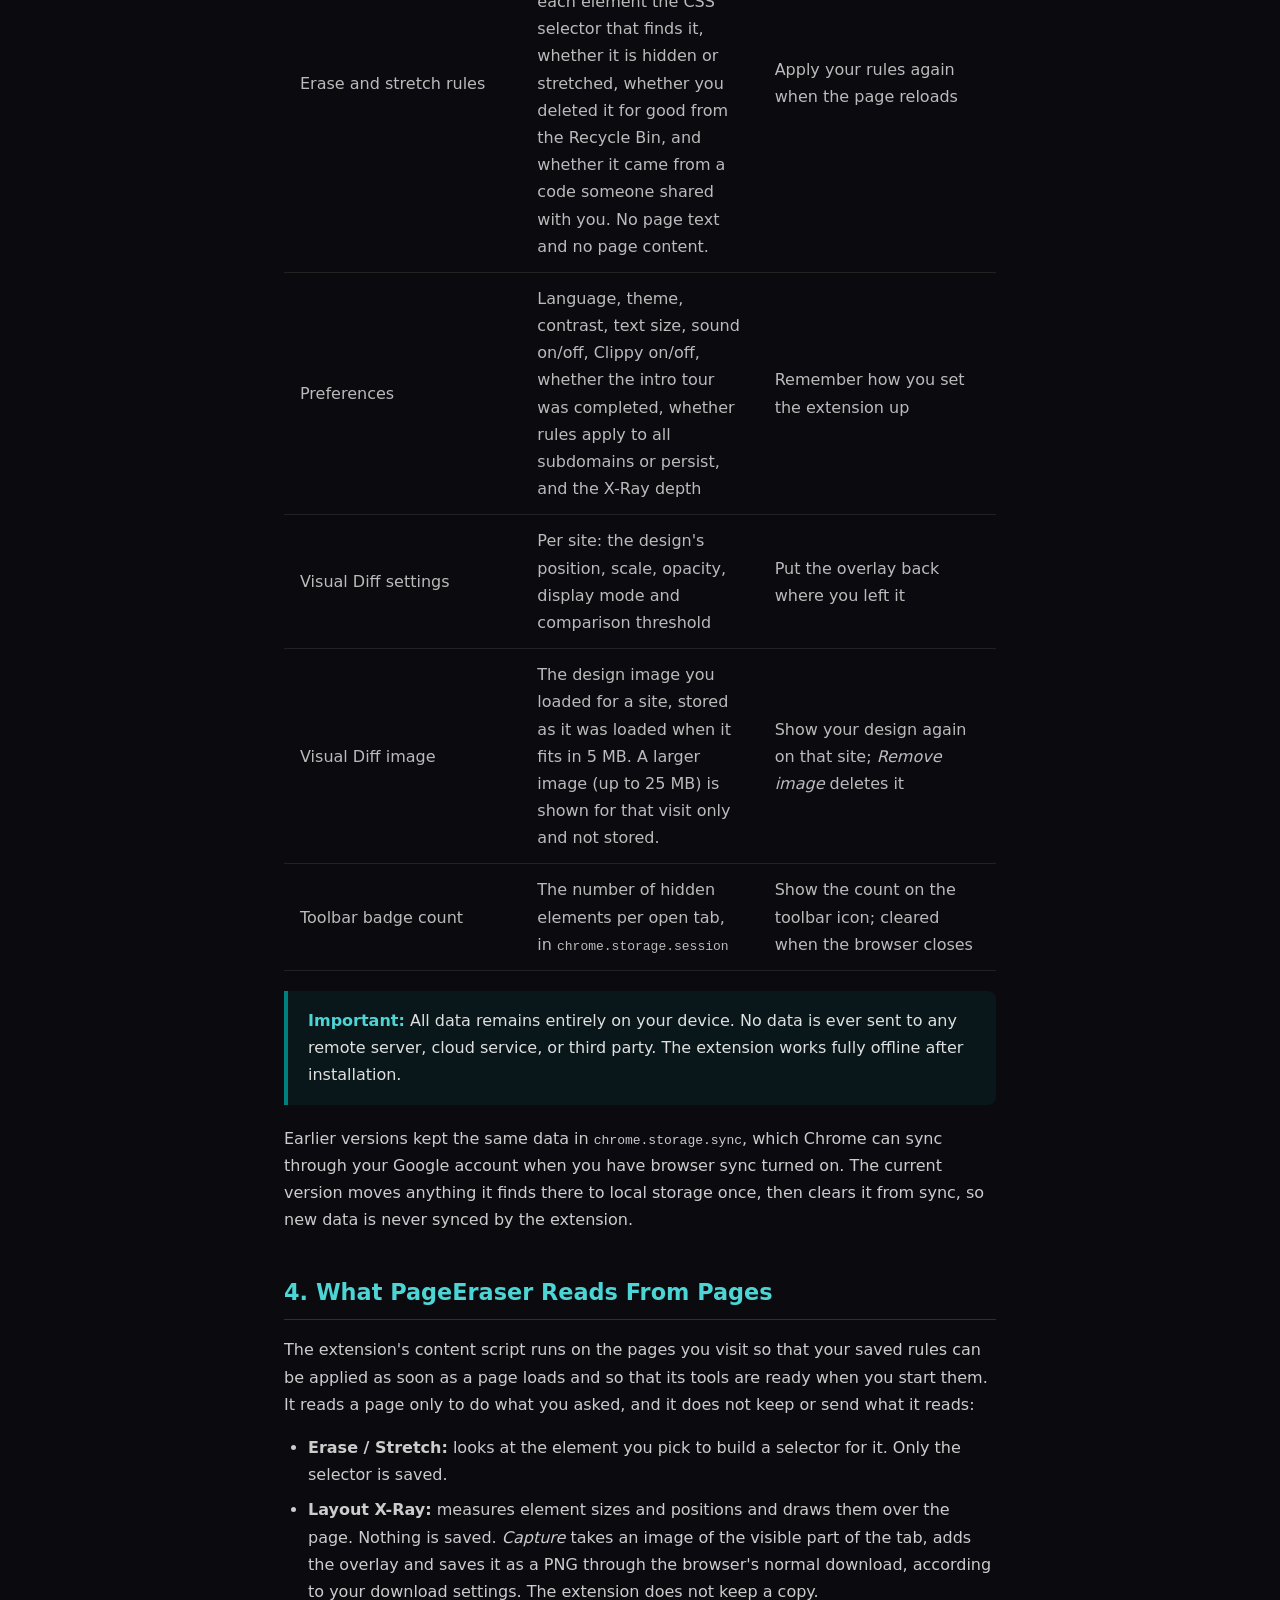
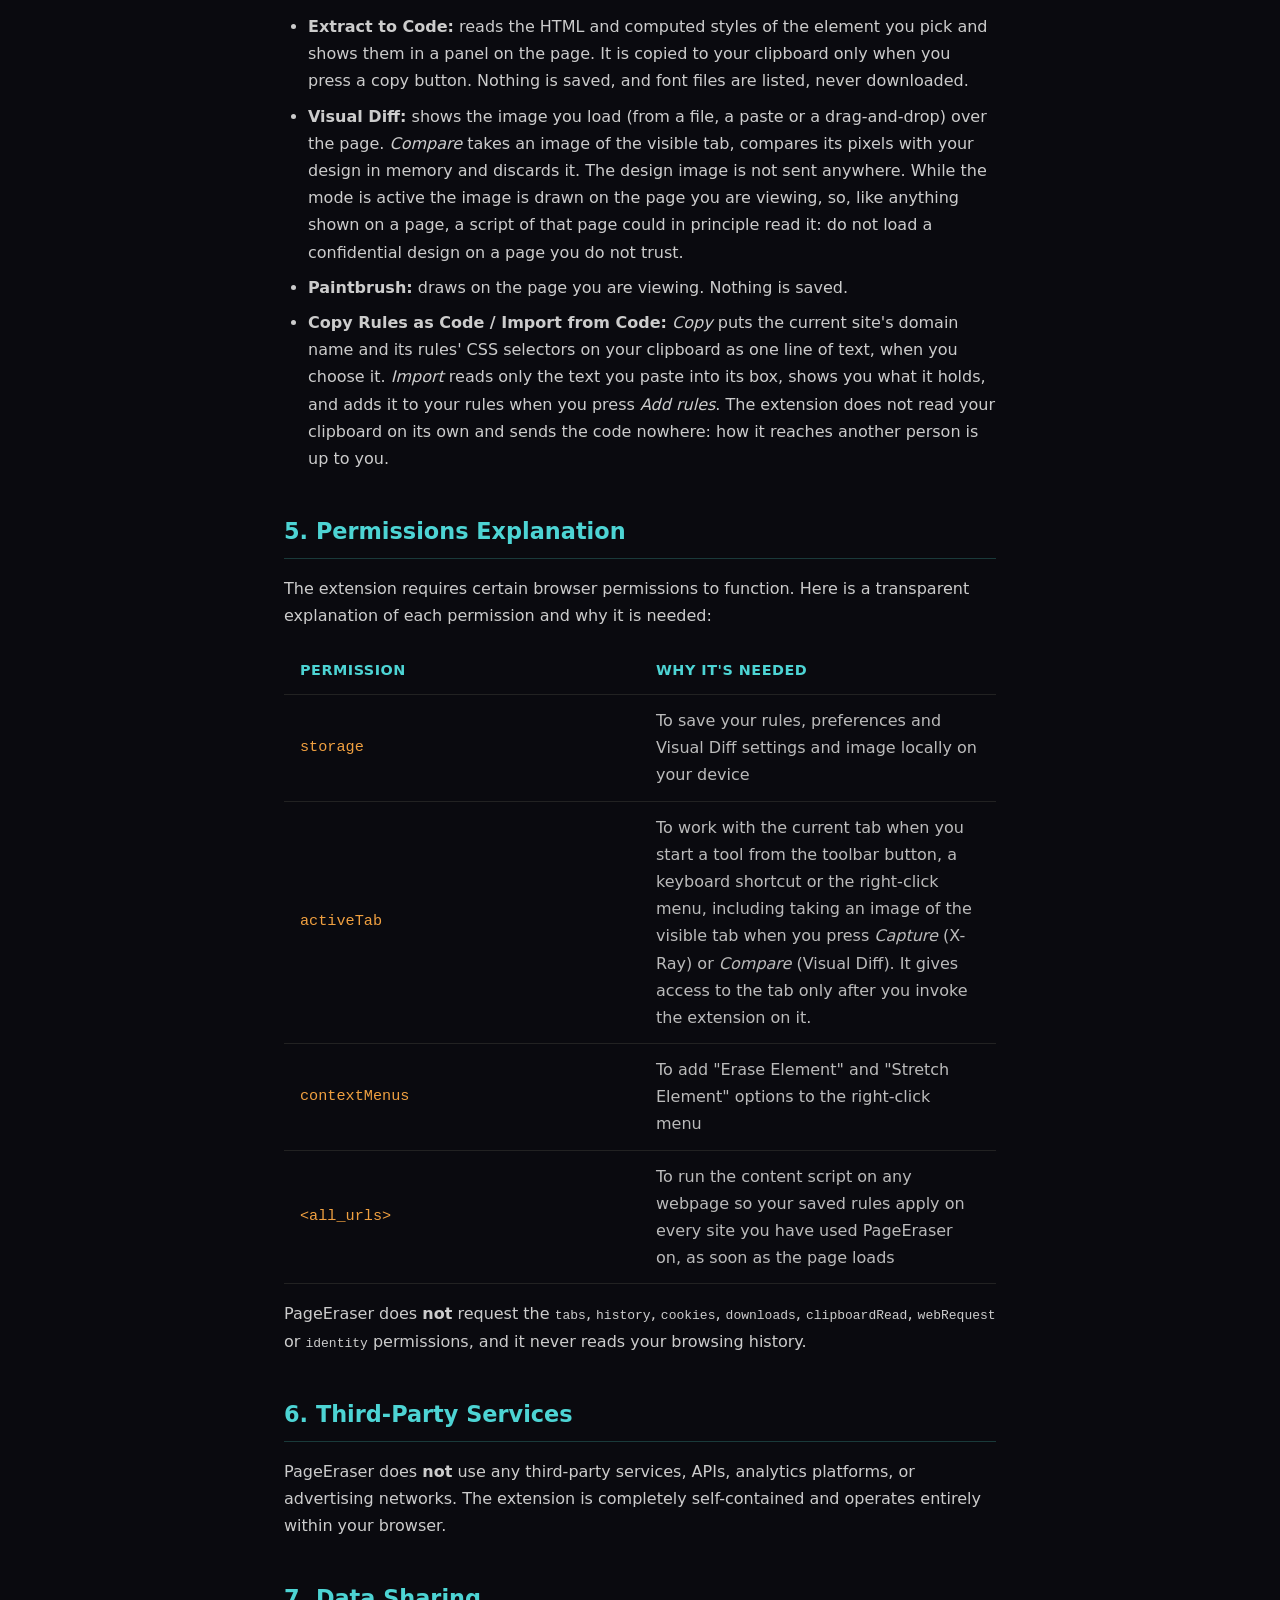
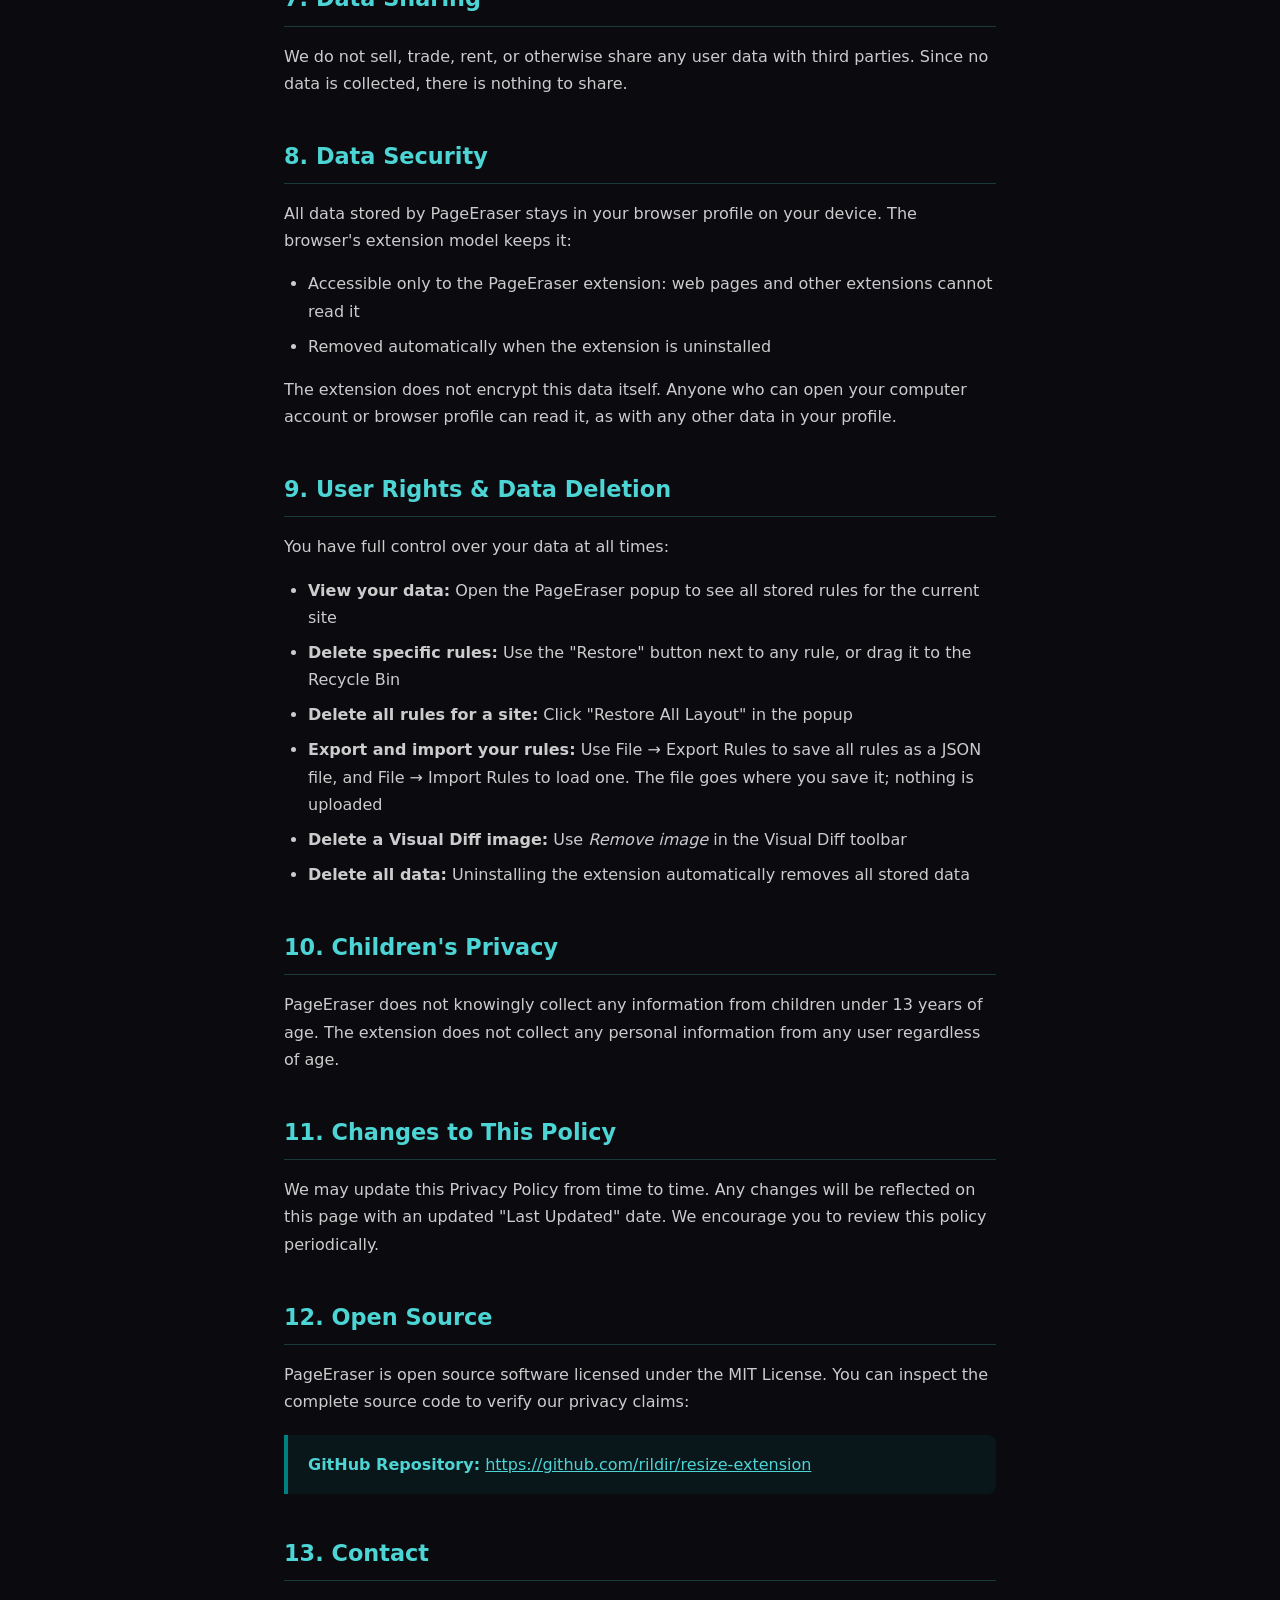
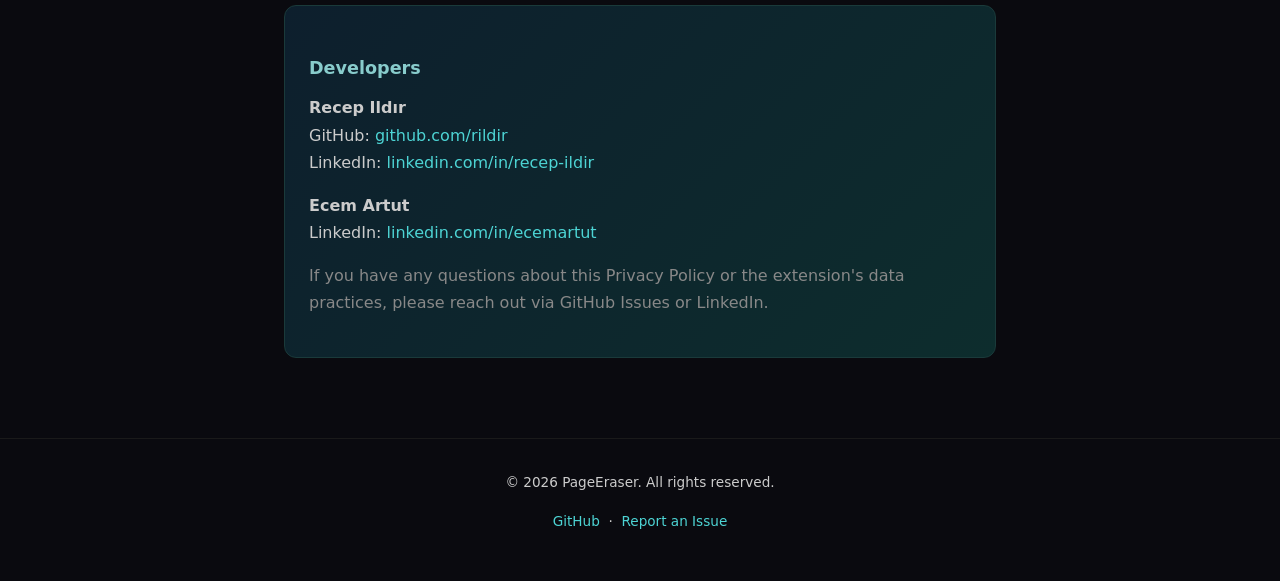
==== commit f72ed4e1: "feat: share a site's rules as one line of text (1.11.0) - File -> Copy Rules as Code / Import from C" ====
--- a/privacy-policy.html
+++ b/privacy-policy.html
@@ -268,8 +268,9 @@
             <tr>
                 <td>Erase and stretch rules</td>
                 <td>For each site you use PageEraser on: the site's domain name, and for each element
-                    the CSS selector that finds it, whether it is hidden or stretched, and whether you
-                    deleted it for good from the Recycle Bin. No page text and no page content.</td>
+                    the CSS selector that finds it, whether it is hidden or stretched, whether you
+                    deleted it for good from the Recycle Bin, and whether it came from a code someone
+                    shared with you. No page text and no page content.</td>
                 <td>Apply your rules again when the page reloads</td>
             </tr>
             <tr>
@@ -324,6 +325,7 @@
         <li><strong>Extract to Code:</strong> reads the HTML and computed styles of the element you pick and shows them in a panel on the page. It is copied to your clipboard only when you press a copy button. Nothing is saved, and font files are listed, never downloaded.</li>
         <li><strong>Visual Diff:</strong> shows the image you load (from a file, a paste or a drag-and-drop) over the page. <em>Compare</em> takes an image of the visible tab, compares its pixels with your design in memory and discards it. The design image is not sent anywhere. While the mode is active the image is drawn on the page you are viewing, so, like anything shown on a page, a script of that page could in principle read it: do not load a confidential design on a page you do not trust.</li>
         <li><strong>Paintbrush:</strong> draws on the page you are viewing. Nothing is saved.</li>
+        <li><strong>Copy Rules as Code / Import from Code:</strong> <em>Copy</em> puts the current site's domain name and its rules' CSS selectors on your clipboard as one line of text, when you choose it. <em>Import</em> reads only the text you paste into its box, shows you what it holds, and adds it to your rules when you press <em>Add rules</em>. The extension does not read your clipboard on its own and sends the code nowhere: how it reaches another person is up to you.</li>
     </ul>
 
     <h2>5. Permissions Explanation</h2>
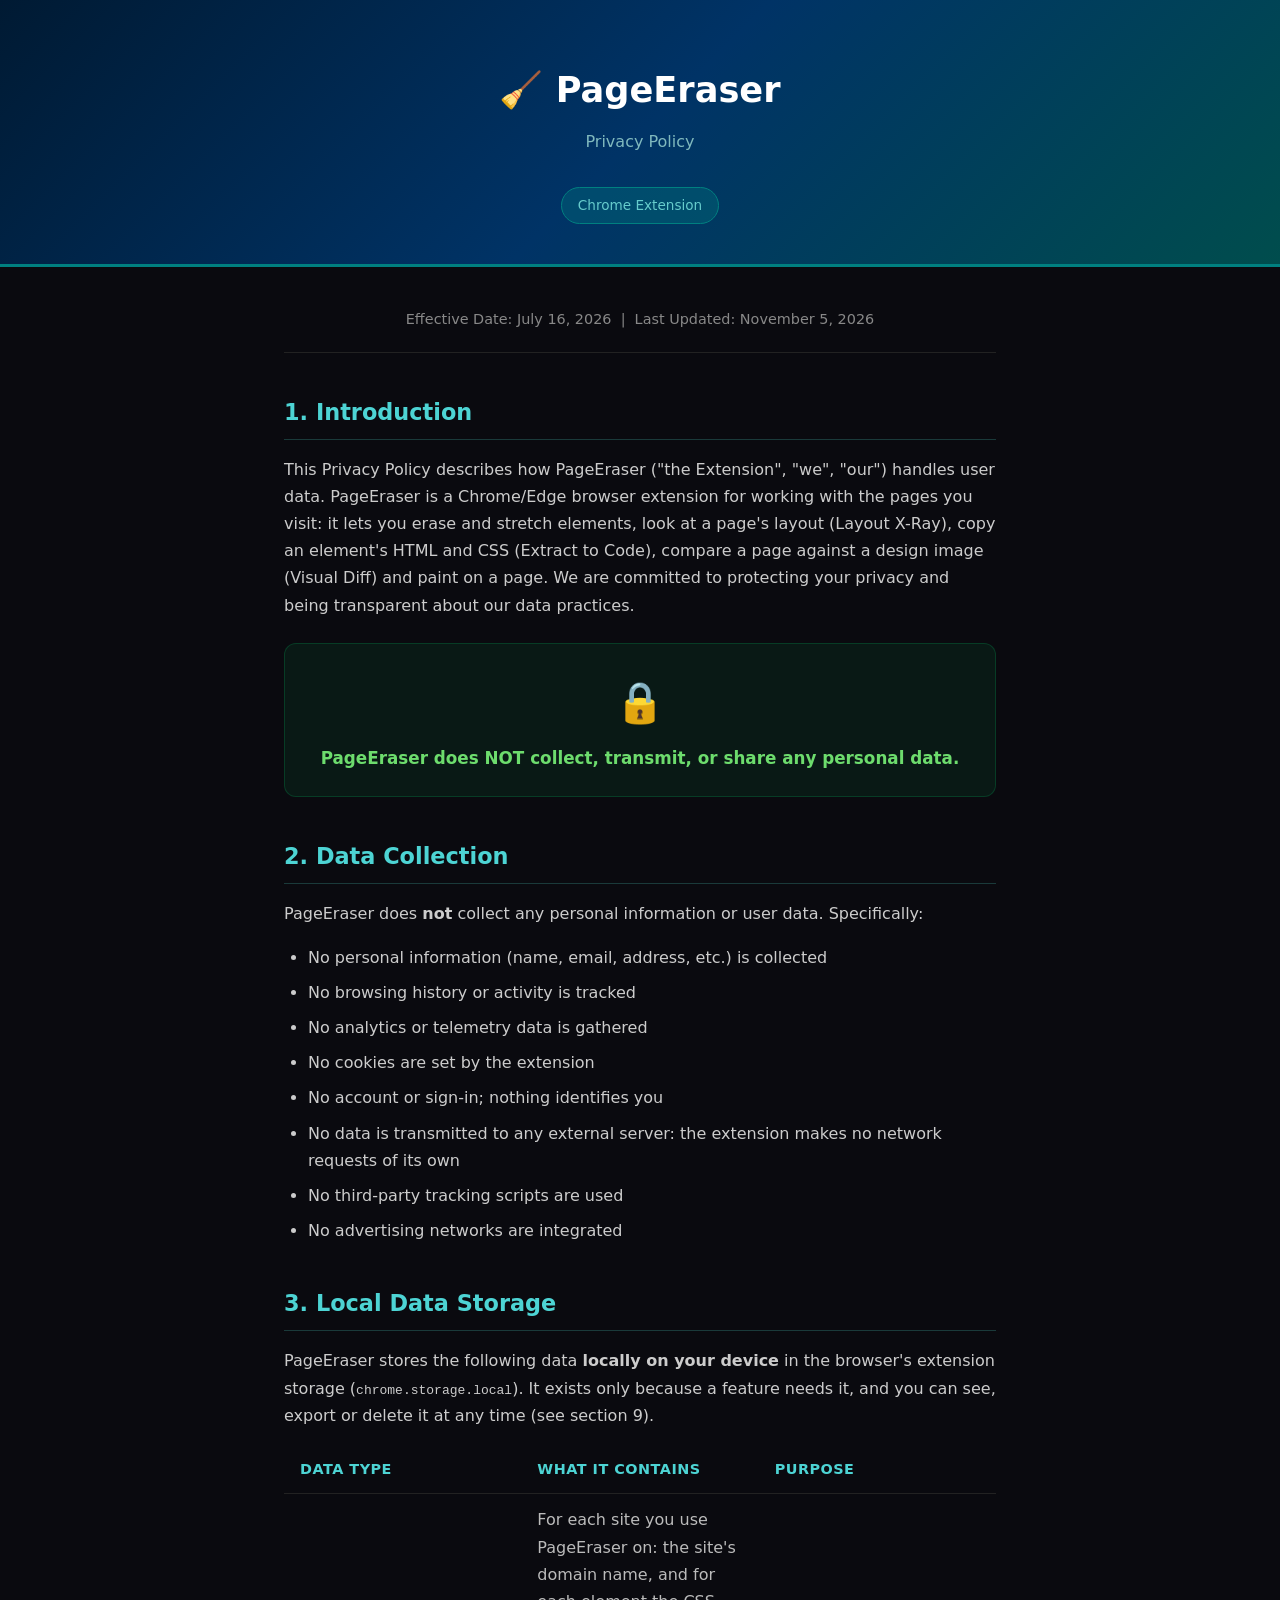
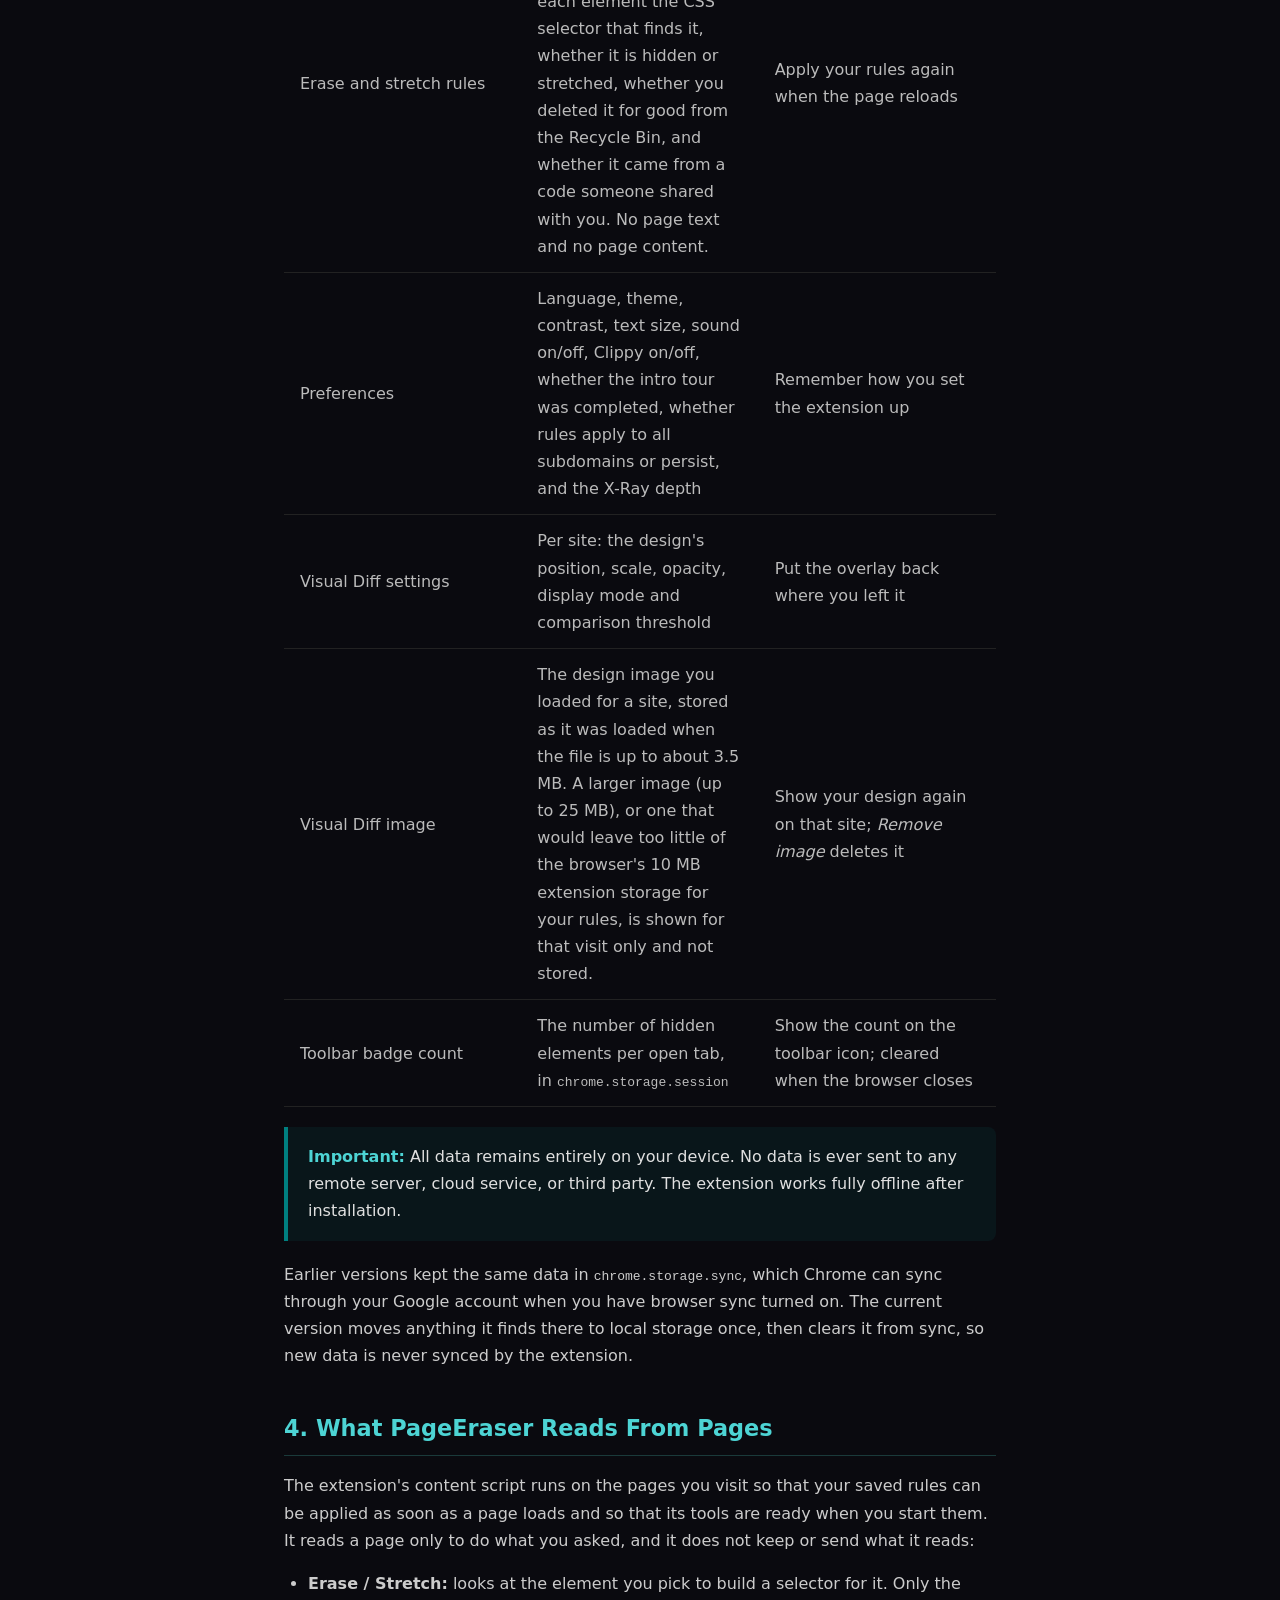
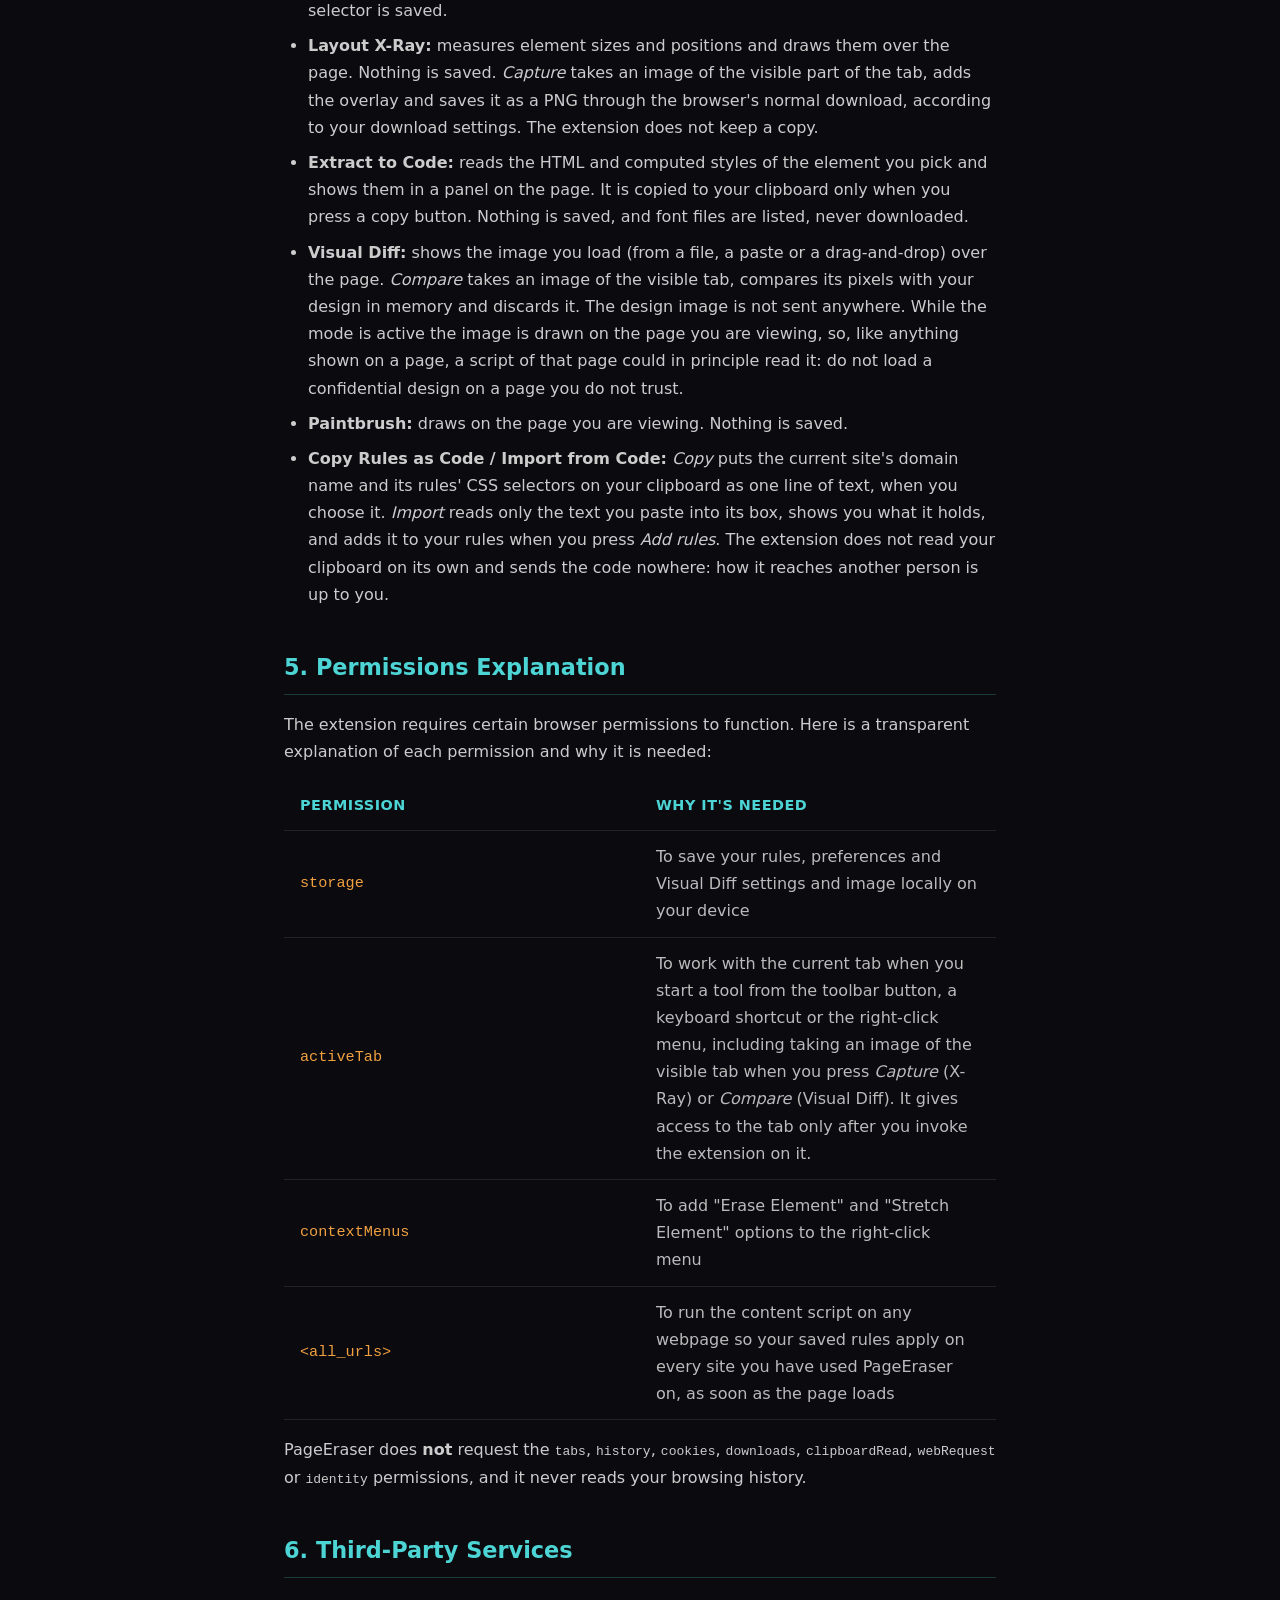
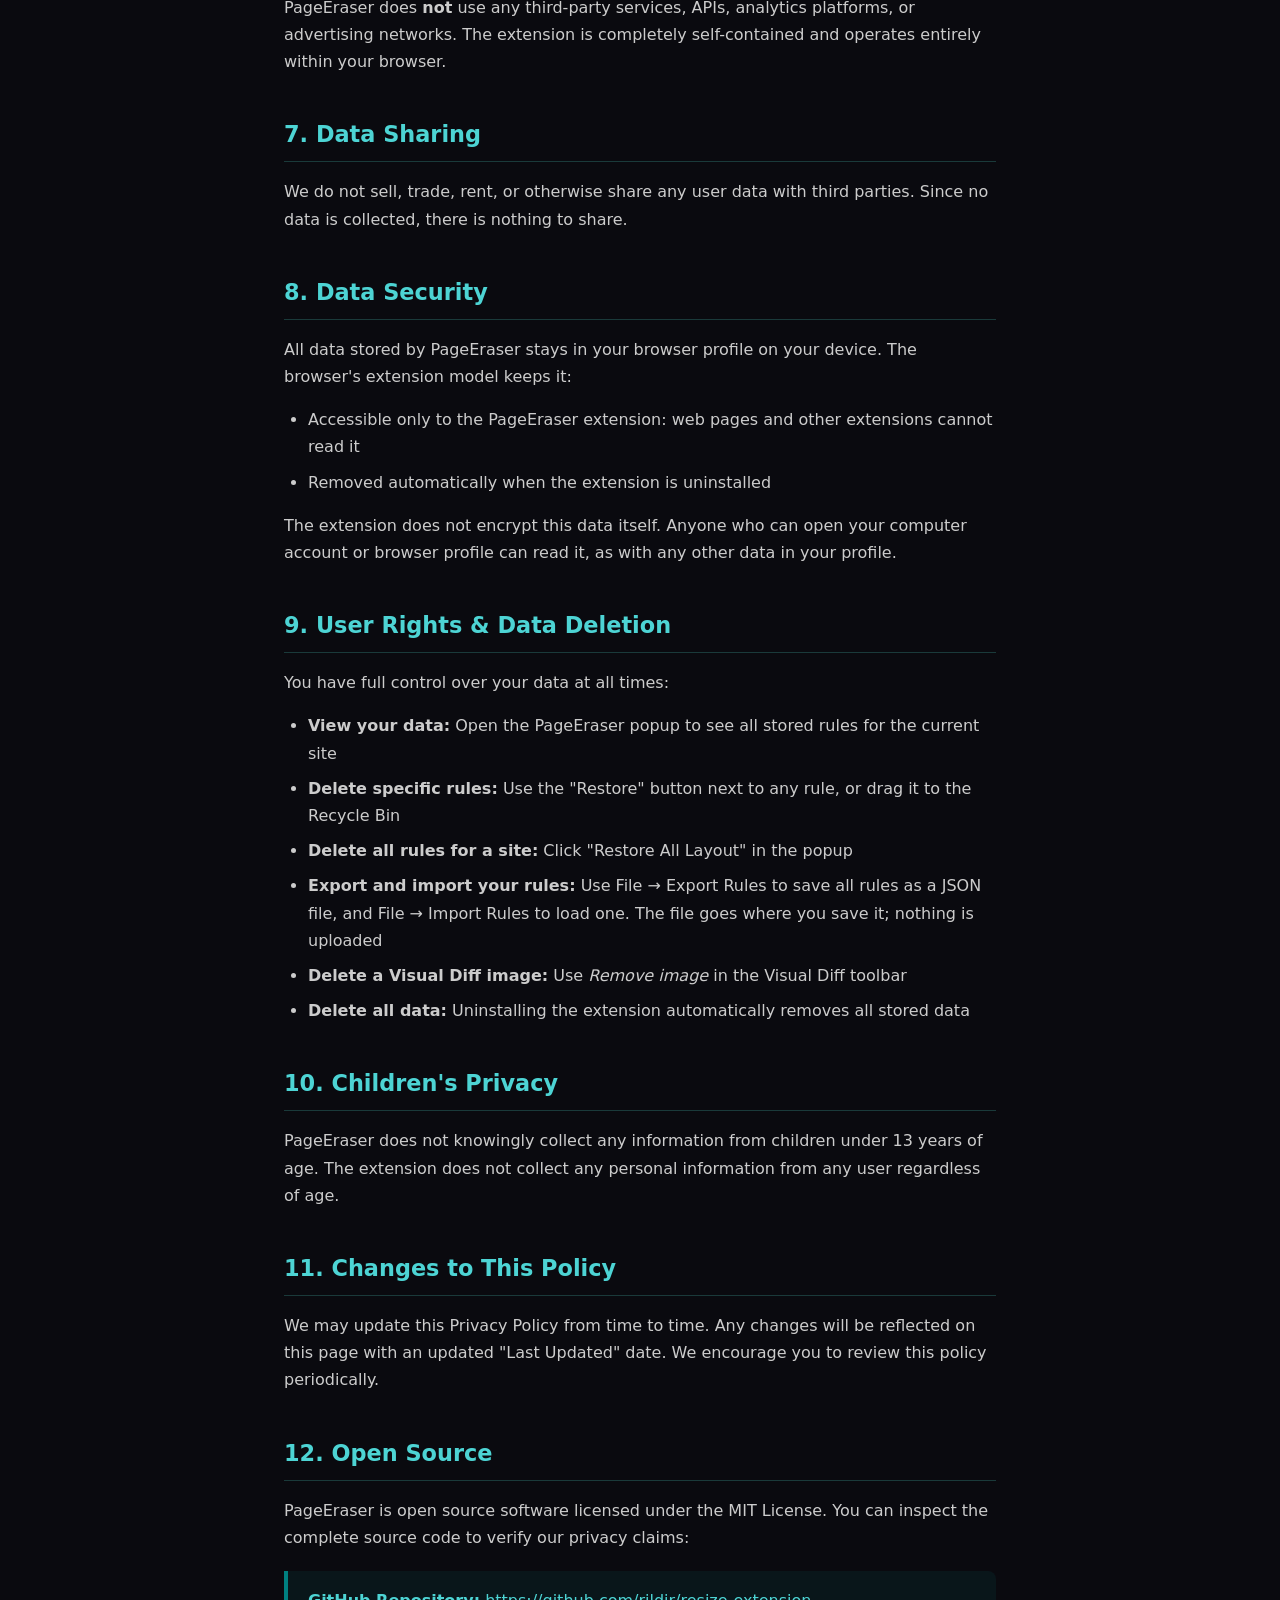
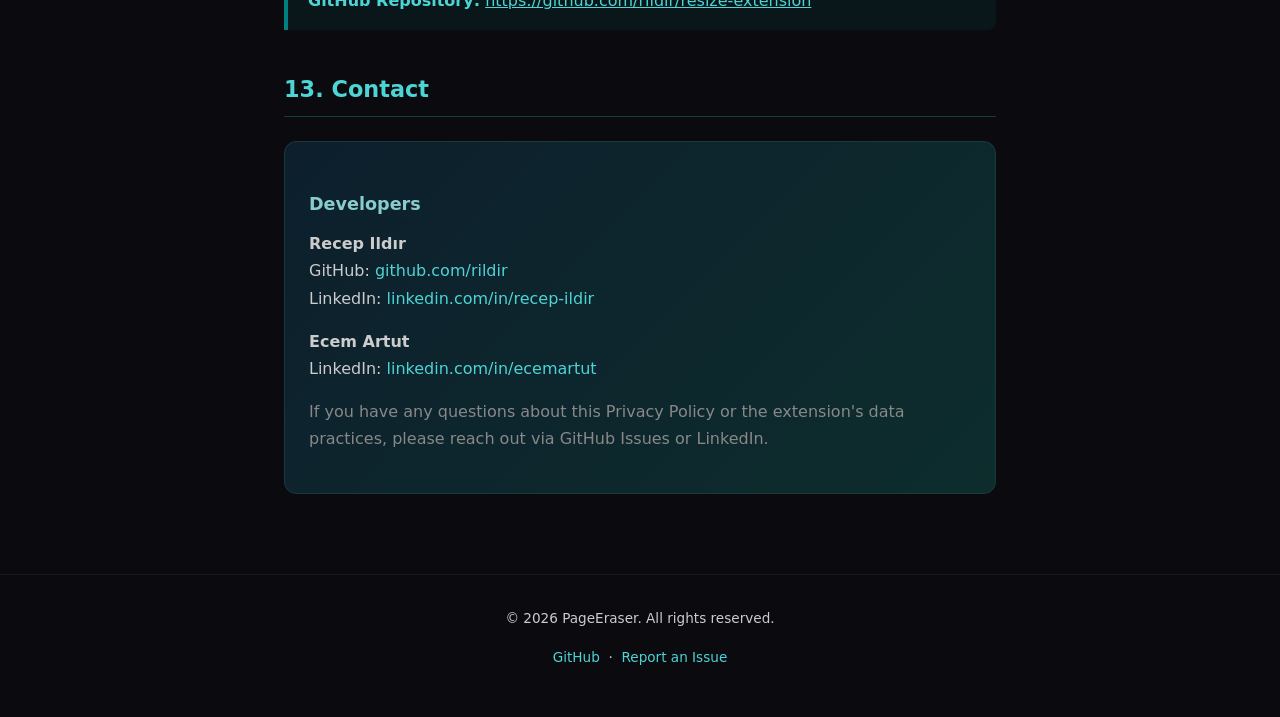
==== commit c6e76635: "fix: keyboard menus, safer shared codes, full-storage warning, edit and language fixes (1.11.1) - Po" ====
--- a/privacy-policy.html
+++ b/privacy-policy.html
@@ -288,8 +288,8 @@
             </tr>
             <tr>
                 <td>Visual Diff image</td>
-                <td>The design image you loaded for a site, stored as it was loaded when it fits in 5 MB.
-                    A larger image (up to 25 MB) is shown for that visit only and not stored.</td>
+                <td>The design image you loaded for a site, stored as it was loaded when the file is up to about 3.5 MB.
+                    A larger image (up to 25 MB), or one that would leave too little of the browser's 10 MB extension storage for your rules, is shown for that visit only and not stored.</td>
                 <td>Show your design again on that site; <em>Remove image</em> deletes it</td>
             </tr>
             <tr>
